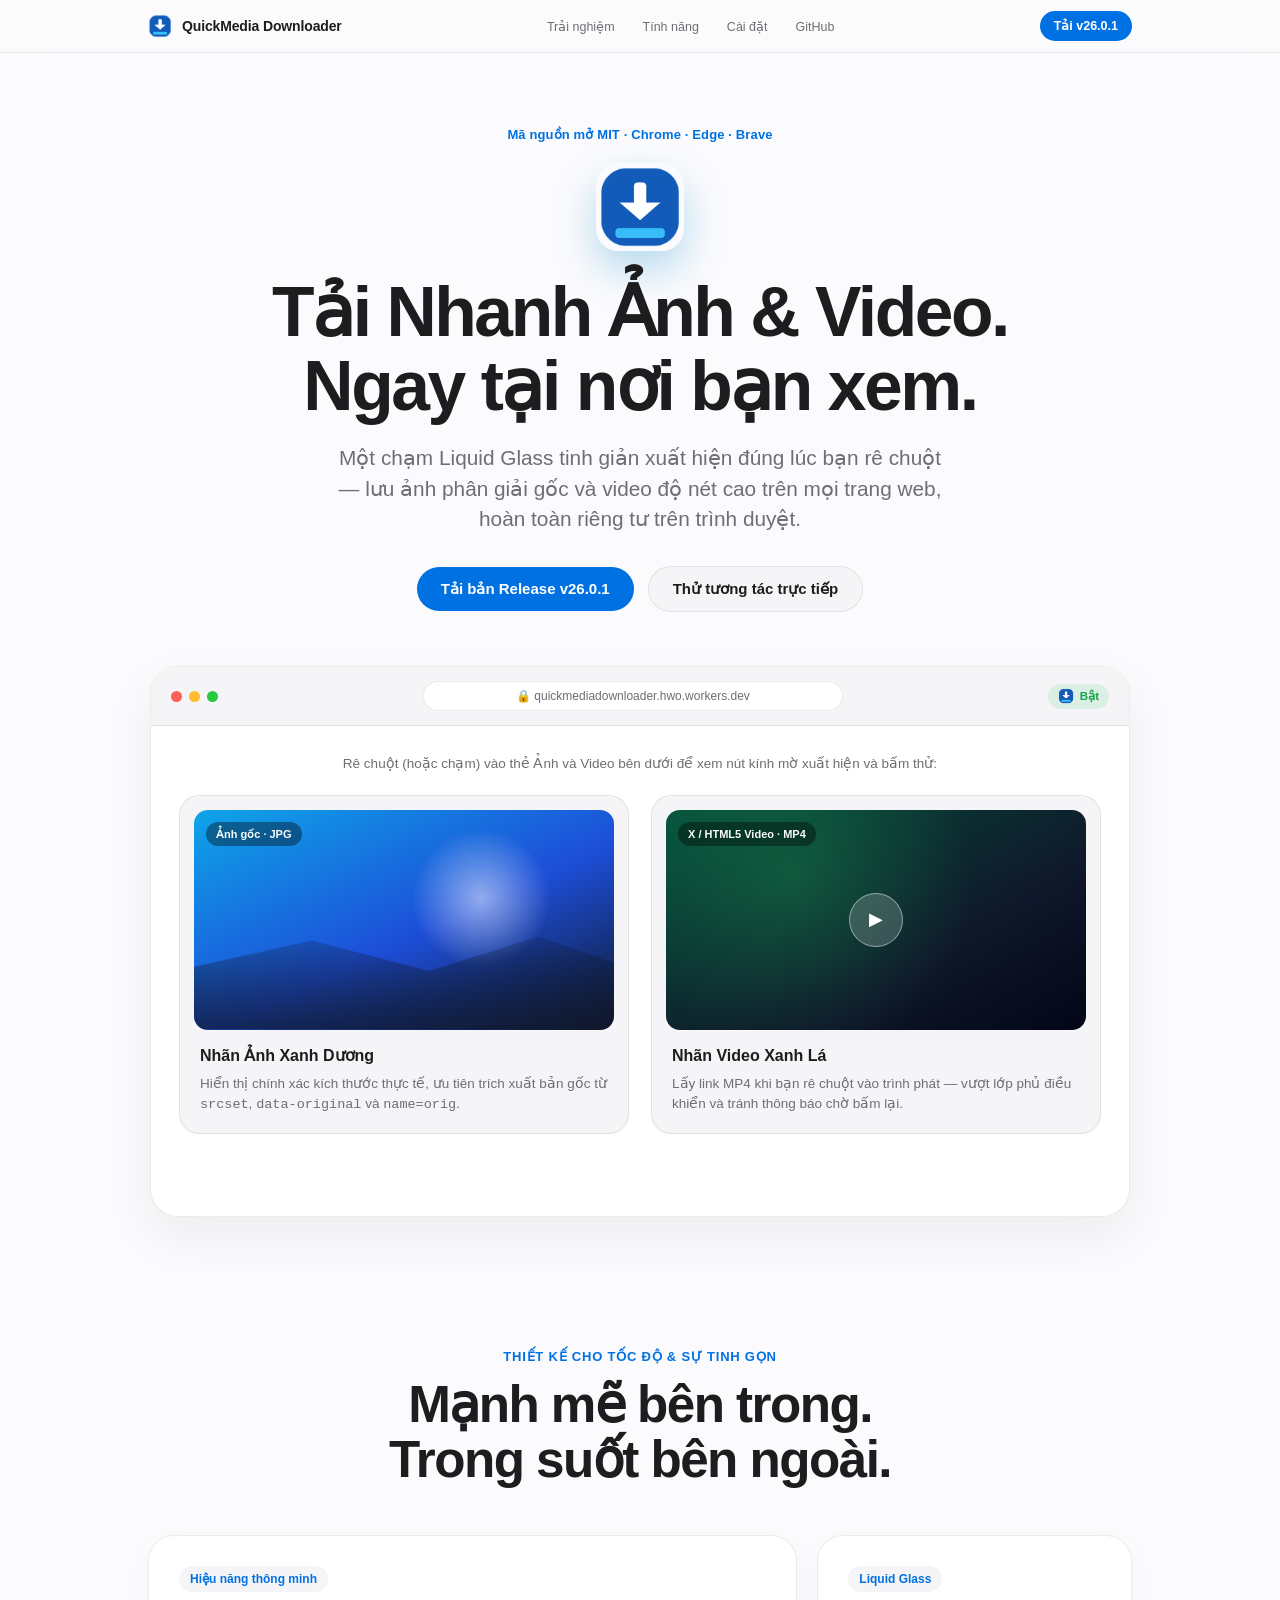
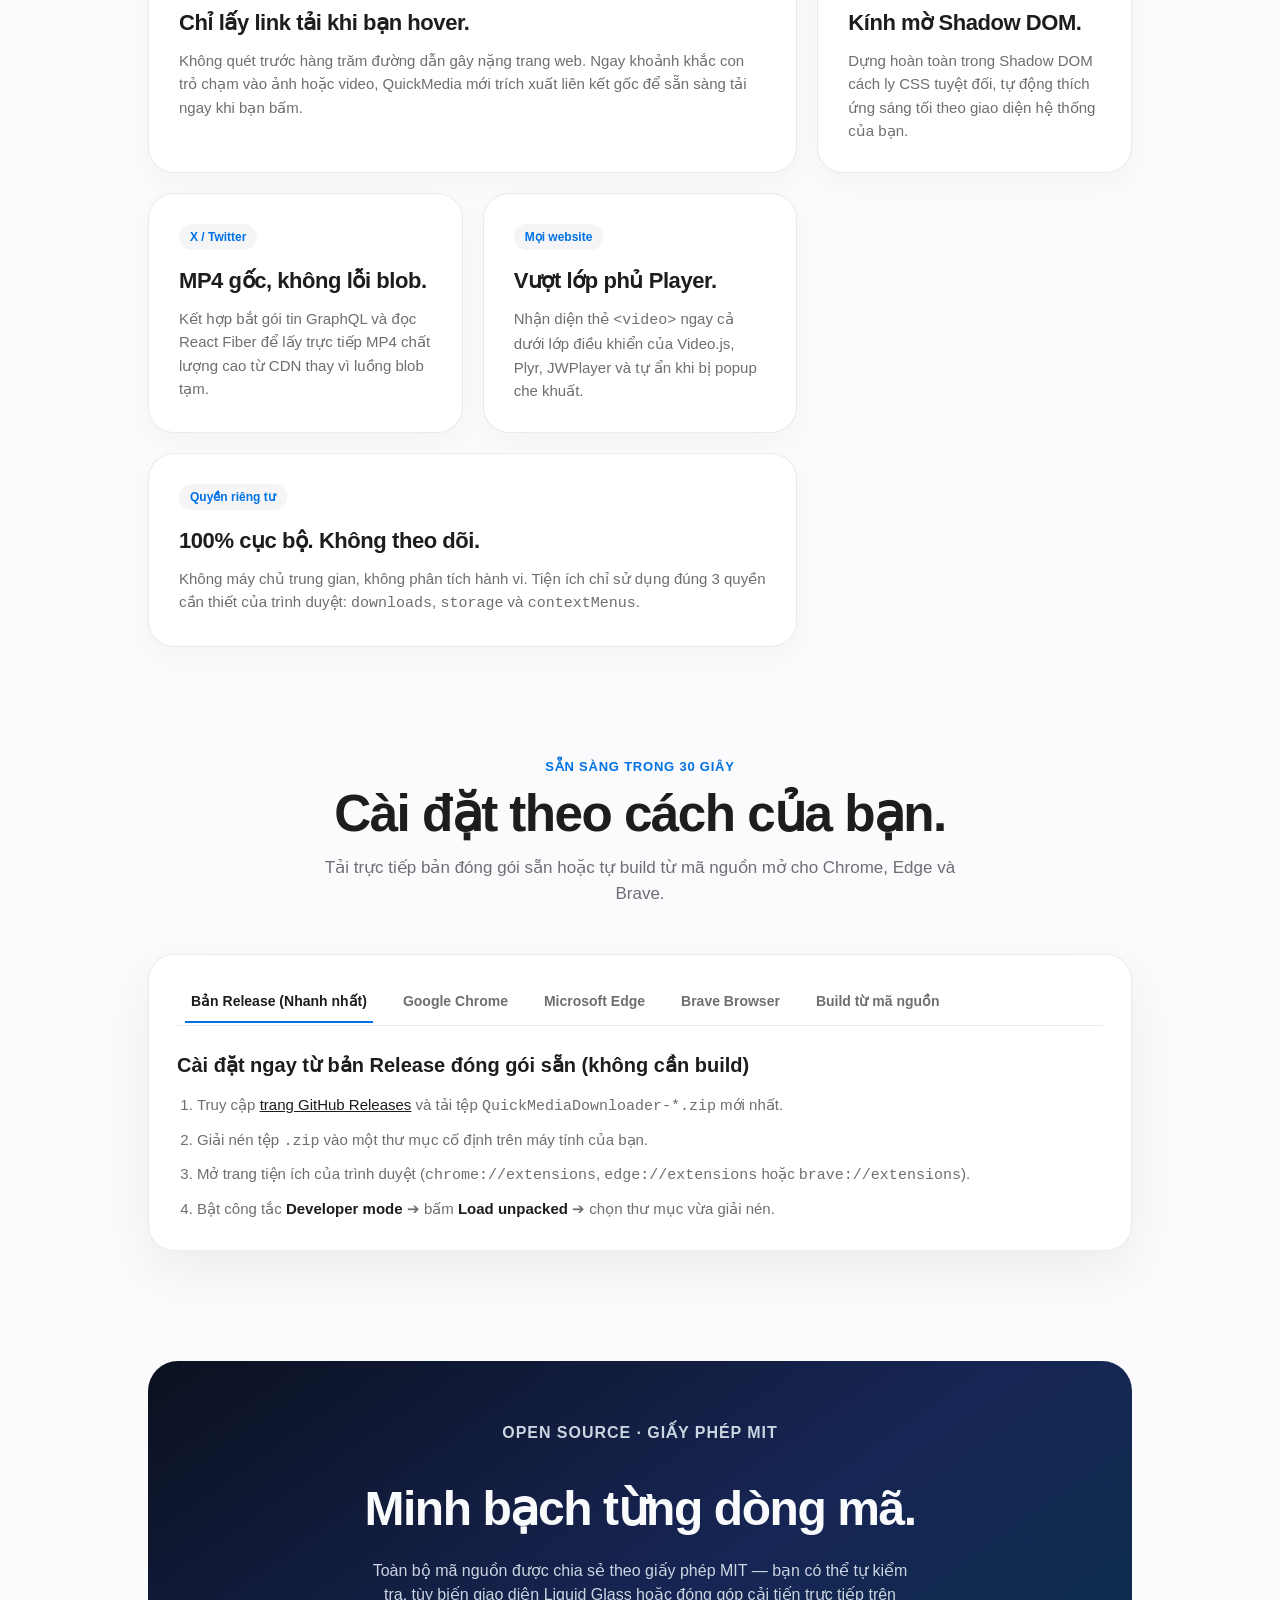
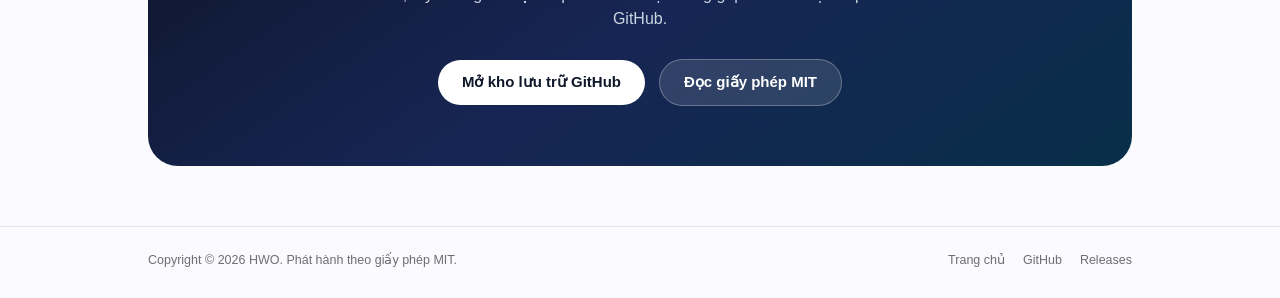
==== website/index.html @ 083a2f0f "Add Apple-style landing page for Cloudflare Pages" ====
<!DOCTYPE html>
<html lang="vi">
<head>
  <meta charset="UTF-8">
  <meta name="viewport" content="width=device-width, initial-scale=1.0">
  <meta name="color-scheme" content="light dark">
  <title>QuickMedia Downloader — Tải Nhanh Ảnh &amp; Video trên mọi trang web</title>
  <meta name="description" content="Extension mã nguồn mở cho Chrome, Edge và Brave — tự động gắn nút kính mờ Liquid Glass khi rê chuột để tải ảnh gốc và video độ nét cao chỉ với 1 click.">
  <link rel="canonical" href="https://quickmediadownloader.hwo.workers.dev/">
  <meta property="og:type" content="website">
  <meta property="og:title" content="QuickMedia Downloader — Tải Nhanh Ảnh &amp; Video">
  <meta property="og:description" content="Một chạm Liquid Glass để lưu ảnh gốc và video độ nét cao ngay trên mọi trang web. Nhẹ, riêng tư, mã nguồn mở MIT.">
  <meta property="og:url" content="https://quickmediadownloader.hwo.workers.dev/">
  <meta property="og:image" content="https://quickmediadownloader.hwo.workers.dev/assets/icon-128.png">
  <link rel="icon" type="image/png" sizes="32x32" href="assets/icon-32.png">
  <link rel="icon" type="image/png" sizes="128x128" href="assets/icon-128.png">
  <link rel="apple-touch-icon" href="assets/icon-128.png">
  <link rel="stylesheet" href="styles.css">
</head>
<body>
  <a href="#main-content" class="skip-link visually-hidden">Bỏ qua điều hướng, đến nội dung chính</a>

  <header class="site-header">
    <div class="nav-shell">
      <a href="#top" class="brand-link">
        <img src="assets/icon-32.png" alt="" width="24" height="24" class="brand-icon">
        <span class="brand-name">QuickMedia Downloader</span>
      </a>
      <nav aria-label="Điều hướng chính" class="primary-nav">
        <ul class="nav-list">
          <li><a href="#experience">Trải nghiệm</a></li>
          <li><a href="#features">Tính năng</a></li>
          <li><a href="#install">Cài đặt</a></li>
          <li><a href="https://github.com/hwo63/quickmediadownloader" target="_blank" rel="noopener noreferrer">GitHub</a></li>
        </ul>
      </nav>
      <a href="https://github.com/hwo63/quickmediadownloader/releases/latest" target="_blank" rel="noopener noreferrer" class="nav-cta">
        Tải v26.0.1
      </a>
    </div>
  </header>

  <main id="main-content" tabindex="-1">
    <!-- Hero -->
    <section id="top" class="hero-section">
      <div class="hero-inner">
        <p class="hero-eyebrow">Mã nguồn mở MIT · Chrome · Edge · Brave</p>
        <img
          src="assets/icon-128.png"
          alt="Biểu tượng QuickMedia Downloader"
          width="88"
          height="88"
          fetchpriority="high"
          class="hero-app-icon"
        >
        <h1 class="hero-title">Tải Nhanh Ảnh &amp; Video.<br>Ngay tại nơi bạn xem.</h1>
        <p class="hero-subtitle">
          Một chạm Liquid Glass tinh giản xuất hiện đúng lúc bạn rê chuột — lưu ảnh phân giải gốc và video độ nét cao trên mọi trang web, hoàn toàn riêng tư trên trình duyệt.
        </p>
        <div class="hero-actions">
          <a href="https://github.com/hwo63/quickmediadownloader/releases/latest" target="_blank" rel="noopener noreferrer" class="btn-primary">
            Tải bản Release v26.0.1
          </a>
          <a href="#experience" class="btn-secondary">
            Thử tương tác trực tiếp
          </a>
        </div>
      </div>

      <!-- Apple-style Interactive Product Showcase -->
      <div id="experience" class="showcase-shell">
        <div class="browser-window" aria-label="Bản mô phỏng tương tác nút Liquid Glass">
          <div class="browser-chrome">
            <div class="traffic-lights" aria-hidden="true">
              <span class="dot dot-red"></span>
              <span class="dot dot-yellow"></span>
              <span class="dot dot-green"></span>
            </div>
            <div class="address-pill">
              <span class="lock-icon" aria-hidden="true">🔒</span>
              <span>quickmediadownloader.hwo.workers.dev</span>
            </div>
            <div class="toolbar-badge">
              <img src="assets/icon-32.png" alt="" width="16" height="16">
              <span>Bật</span>
            </div>
          </div>

          <div class="showcase-stage">
            <p class="stage-hint">Rê chuột (hoặc chạm) vào thẻ Ảnh và Video bên dưới để xem nút kính mờ xuất hiện và bấm thử:</p>
            <div class="demo-grid">
              <!-- Image Demo Card -->
              <article class="demo-card demo-image-card" tabindex="0">
                <div class="media-surface media-photo-art" role="img" aria-label="Ảnh phong cảnh độ phân giải 1920 nhân 1080">
                  <div class="photo-glow" aria-hidden="true"></div>
                  <div class="photo-horizon" aria-hidden="true"></div>
                  <span class="media-kind-chip">Ảnh gốc · JPG</span>
                  <button
                    type="button"
                    class="qm-demo-pill qm-demo-blue"
                    data-demo-download="image"
                    aria-label="Mô phỏng tải ảnh 1920 nhân 1080"
                  >
                    1920×1080
                  </button>
                </div>
                <div class="demo-meta">
                  <h3>Nhãn Ảnh Xanh Dương</h3>
                  <p>Hiển thị chính xác kích thước thực tế, ưu tiên trích xuất bản gốc từ <code>srcset</code>, <code>data-original</code> và <code>name=orig</code>.</p>
                </div>
              </article>

              <!-- Video Demo Card -->
              <article class="demo-card demo-video-card" tabindex="0">
                <div class="media-surface media-video-art" role="img" aria-label="Trình phát video độ nét 1080p">
                  <div class="video-waves" aria-hidden="true"></div>
                  <div class="video-play-ring" aria-hidden="true">▶</div>
                  <span class="media-kind-chip">X / HTML5 Video · MP4</span>
                  <div class="qm-demo-video-group">
                    <button
                      type="button"
                      class="qm-demo-pill qm-demo-green"
                      data-demo-download="video"
                      aria-label="Mô phỏng tải video 1080p MP4"
                    >
                      <span>1080p</span>
                    </button>
                    <button
                      type="button"
                      class="qm-demo-chevron"
                      id="demo-quality-toggle"
                      aria-expanded="false"
                      aria-haspopup="true"
                      aria-label="Chọn chất lượng video mô phỏng"
                    >
                      ▾
                    </button>
                    <div class="qm-demo-menu" id="demo-quality-menu" hidden>
                      <button type="button" class="qm-menu-opt" data-quality="1080p">⚡ 1080p (MP4)</button>
                      <button type="button" class="qm-menu-opt" data-quality="720p">⚡ 720p (MP4)</button>
                      <button type="button" class="qm-menu-opt" data-quality="Poster">🖼️ Tải ảnh bìa (Poster)</button>
                    </div>
                  </div>
                </div>
                <div class="demo-meta">
                  <h3>Nhãn Video Xanh Lá</h3>
                  <p>Lấy link MP4 khi bạn rê chuột vào trình phát — vượt lớp phủ điều khiển và tránh thông báo chờ bấm lại.</p>
                </div>
              </article>
            </div>

            <div class="demo-toast-area" aria-live="polite" aria-atomic="true">
              <p id="demo-status-toast" class="demo-status-pill" hidden></p>
            </div>
          </div>
        </div>
      </div>
    </section>

    <!-- Bento Grid Features -->
    <section id="features" class="section-block">
      <div class="section-header reveal-item">
        <p class="section-eyebrow">Thiết kế cho tốc độ &amp; sự tinh gọn</p>
        <h2 class="section-title">Mạnh mẽ bên trong.<br>Trong suốt bên ngoài.</h2>
      </div>

      <div class="bento-grid">
        <article class="bento-card bento-wide reveal-item">
          <div class="bento-badge">Hiệu năng thông minh</div>
          <h3>Chỉ lấy link tải khi bạn hover.</h3>
          <p>Không quét trước hàng trăm đường dẫn gây nặng trang web. Ngay khoảnh khắc con trỏ chạm vào ảnh hoặc video, QuickMedia mới trích xuất liên kết gốc để sẵn sàng tải ngay khi bạn bấm.</p>
        </article>

        <article class="bento-card reveal-item">
          <div class="bento-badge">Liquid Glass</div>
          <h3>Kính mờ Shadow DOM.</h3>
          <p>Dựng hoàn toàn trong Shadow DOM cách ly CSS tuyệt đối, tự động thích ứng sáng tối theo giao diện hệ thống của bạn.</p>
        </article>

        <article class="bento-card reveal-item">
          <div class="bento-badge">X / Twitter</div>
          <h3>MP4 gốc, không lỗi blob.</h3>
          <p>Kết hợp bắt gói tin GraphQL và đọc React Fiber để lấy trực tiếp MP4 chất lượng cao từ CDN thay vì luồng blob tạm.</p>
        </article>

        <article class="bento-card reveal-item">
          <div class="bento-badge">Mọi website</div>
          <h3>Vượt lớp phủ Player.</h3>
          <p>Nhận diện thẻ <code>&lt;video&gt;</code> ngay cả dưới lớp điều khiển của Video.js, Plyr, JWPlayer và tự ẩn khi bị popup che khuất.</p>
        </article>

        <article class="bento-card bento-wide reveal-item">
          <div class="bento-badge">Quyền riêng tư</div>
          <h3>100% cục bộ. Không theo dõi.</h3>
          <p>Không máy chủ trung gian, không phân tích hành vi. Tiện ích chỉ sử dụng đúng 3 quyền cần thiết của trình duyệt: <code>downloads</code>, <code>storage</code> và <code>contextMenus</code>.</p>
        </article>
      </div>
    </section>

    <!-- Install Tabs Section -->
    <section id="install" class="section-block install-section">
      <div class="section-header reveal-item">
        <p class="section-eyebrow">Sẵn sàng trong 30 giây</p>
        <h2 class="section-title">Cài đặt theo cách của bạn.</h2>
        <p class="section-lead">Tải trực tiếp bản đóng gói sẵn hoặc tự build từ mã nguồn mở cho Chrome, Edge và Brave.</p>
      </div>

      <div class="tabs-card reveal-item">
        <div class="tablist" role="tablist" aria-label="Phương thức cài đặt trình duyệt">
          <button type="button" role="tab" id="tab-release" aria-selected="true" class="tab-btn">Bản Release (Nhanh nhất)</button>
          <button type="button" role="tab" id="tab-chrome" aria-selected="false" tabindex="-1" class="tab-btn">Google Chrome</button>
          <button type="button" role="tab" id="tab-edge" aria-selected="false" tabindex="-1" class="tab-btn">Microsoft Edge</button>
          <button type="button" role="tab" id="tab-brave" aria-selected="false" tabindex="-1" class="tab-btn">Brave Browser</button>
          <button type="button" role="tab" id="tab-build" aria-selected="false" tabindex="-1" class="tab-btn">Build từ mã nguồn</button>
        </div>

        <div class="tab-panels">
          <div role="tabpanel" id="panel-release" aria-labelledby="tab-release" tabindex="0">
            <div class="tab-panel-inner">
              <h3>Cài đặt ngay từ bản Release đóng gói sẵn (không cần build)</h3>
              <ol class="step-list">
                <li>Truy cập <a href="https://github.com/hwo63/quickmediadownloader/releases/latest" target="_blank" rel="noopener noreferrer">trang GitHub Releases</a> và tải tệp <code>QuickMediaDownloader-*.zip</code> mới nhất.</li>
                <li>Giải nén tệp <code>.zip</code> vào một thư mục cố định trên máy tính của bạn.</li>
                <li>Mở trang tiện ích của trình duyệt (<code>chrome://extensions</code>, <code>edge://extensions</code> hoặc <code>brave://extensions</code>).</li>
                <li>Bật công tắc <strong>Developer mode</strong> ➔ bấm <strong>Load unpacked</strong> ➔ chọn thư mục vừa giải nén.</li>
              </ol>
            </div>
          </div>

          <div role="tabpanel" id="panel-chrome" aria-labelledby="tab-chrome" hidden="until-found">
            <div class="tab-panel-inner">
              <h3>Nạp vào Google Chrome</h3>
              <ol class="step-list">
                <li>Mở thanh địa chỉ Chrome và nhập <code>chrome://extensions</code> rồi nhấn Enter.</li>
                <li>Bật <strong>Developer mode</strong> (Chế độ dành cho nhà phát triển) ở góc trên bên phải.</li>
                <li>Bấm <strong>Load unpacked</strong> (Tải tiện ích đã giải nén) và chọn thư mục <code>dist/QuickMediaDownloader</code> (hoặc thư mục giải nén từ bản Release).</li>
                <li>Ghim biểu tượng <strong>QuickMedia Downloader</strong> lên thanh công cụ để bật/tắt nhanh và xem thống kê.</li>
              </ol>
            </div>
          </div>

          <div role="tabpanel" id="panel-edge" aria-labelledby="tab-edge" hidden="until-found">
            <div class="tab-panel-inner">
              <h3>Nạp vào Microsoft Edge</h3>
              <ol class="step-list">
                <li>Mở thanh địa chỉ Edge và nhập <code>edge://extensions</code> rồi nhấn Enter.</li>
                <li>Bật công tắc <strong>Developer mode</strong> ở cột bên trái màn hình.</li>
                <li>Bấm <strong>Load unpacked</strong> và chọn thư mục <code>dist/QuickMediaDownloader</code> (hoặc thư mục giải nén từ bản Release).</li>
              </ol>
            </div>
          </div>

          <div role="tabpanel" id="panel-brave" aria-labelledby="tab-brave" hidden="until-found">
            <div class="tab-panel-inner">
              <h3>Nạp vào Brave Browser</h3>
              <ol class="step-list">
                <li>Mở thanh địa chỉ Brave và nhập <code>brave://extensions</code> rồi nhấn Enter.</li>
                <li>Bật công tắc <strong>Developer mode</strong> ở góc trên bên phải.</li>
                <li>Bấm <strong>Load unpacked</strong> và trỏ vào thư mục <code>dist/QuickMediaDownloader</code> (hoặc thư mục giải nén từ bản Release).</li>
              </ol>
            </div>
          </div>

          <div role="tabpanel" id="panel-build" aria-labelledby="tab-build" hidden="until-found">
            <div class="tab-panel-inner">
              <h3>Build và đóng gói từ mã nguồn mở</h3>
              <p class="panel-desc">Yêu cầu <code>zsh</code>, <code>python3</code> và <code>zip</code> trên macOS hoặc Linux:</p>
              <div class="code-box">
                <pre role="region" aria-label="Lệnh clone và build extension" tabindex="0"><code id="build-commands">git clone https://github.com/hwo63/quickmediadownloader.git
cd quickmediadownloader
chmod +x scripts/build-release.sh
./scripts/build-release.sh</code></pre>
                <button type="button" id="copy-build-btn" class="copy-btn">Sao chép lệnh</button>
              </div>
              <p class="panel-note">Sau khi chạy xong, thư mục nạp trực tiếp nằm tại <code>dist/QuickMediaDownloader/</code> và gói nén sẵn sàng chia sẻ nằm trong <code>releases/</code>.</p>
            </div>
          </div>
        </div>
      </div>
    </section>

    <!-- Open Source Banner -->
    <section class="oss-banner reveal-item">
      <div class="oss-inner">
        <p class="oss-kicker">Open Source · Giấy phép MIT</p>
        <h2>Minh bạch từng dòng mã.</h2>
        <p>
          Toàn bộ mã nguồn được chia sẻ theo giấy phép MIT — bạn có thể tự kiểm tra, tùy biến giao diện Liquid Glass hoặc đóng góp cải tiến trực tiếp trên GitHub.
        </p>
        <div class="hero-actions">
          <a href="https://github.com/hwo63/quickmediadownloader" target="_blank" rel="noopener noreferrer" class="btn-light">
            Mở kho lưu trữ GitHub
          </a>
          <a href="https://github.com/hwo63/quickmediadownloader/blob/main/LICENSE" target="_blank" rel="noopener noreferrer" class="btn-ghost-light">
            Đọc giấy phép MIT
          </a>
        </div>
      </div>
    </section>
  </main>

  <footer class="site-footer">
    <div class="footer-shell">
      <p>Copyright © 2026 HWO. Phát hành theo giấy phép MIT.</p>
      <ul class="footer-links">
        <li><a href="https://quickmediadownloader.hwo.workers.dev/">Trang chủ</a></li>
        <li><a href="https://github.com/hwo63/quickmediadownloader">GitHub</a></li>
        <li><a href="https://github.com/hwo63/quickmediadownloader/releases/latest">Releases</a></li>
      </ul>
    </div>
  </footer>

  <script src="app.js"></script>
</body>
</html>
---- website/styles.css ----
:root {
  color-scheme: light dark;

  --bg-page-light: #fbfbfd;
  --bg-page-dark: #000000;
  --bg-surface-light: #ffffff;
  --bg-surface-dark: #111216;
  --bg-subtle-light: #f5f5f7;
  --bg-subtle-dark: #1c1d22;

  --text-primary-light: #1d1d1f;
  --text-primary-dark: #f5f5f7;
  --text-secondary-light: #6e6e73;
  --text-secondary-dark: #a1a1a6;

  --border-light: rgba(0, 0, 0, 0.08);
  --border-dark: rgba(255, 255, 255, 0.14);

  --accent-blue-light: #0071e3;
  --accent-blue-dark: #2997ff;
  --accent-green-light: #16a34a;
  --accent-green-dark: #22c55e;

  --bg-page: var(--bg-page-light);
  --bg-surface: var(--bg-surface-light);
  --bg-subtle: var(--bg-subtle-light);
  --text-primary: var(--text-primary-light);
  --text-secondary: var(--text-secondary-light);
  --border-hairline: var(--border-light);
  --accent-blue: var(--accent-blue-light);
  --accent-green: var(--accent-green-light);
  --nav-bg: rgba(251, 251, 253, 0.78);
  --card-shadow: 0 20px 50px rgba(0, 0, 0, 0.06);

  @media (prefers-color-scheme: dark) {
    --bg-page: var(--bg-page-dark);
    --bg-surface: var(--bg-surface-dark);
    --bg-subtle: var(--bg-subtle-dark);
    --text-primary: var(--text-primary-dark);
    --text-secondary: var(--text-secondary-dark);
    --border-hairline: var(--border-dark);
    --accent-blue: var(--accent-blue-dark);
    --accent-green: var(--accent-green-dark);
    --nav-bg: rgba(16, 17, 20, 0.78);
    --card-shadow: 0 24px 60px rgba(0, 0, 0, 0.55);
  }

  @supports (color: light-dark(white, black)) {
    --bg-page: light-dark(var(--bg-page-light), var(--bg-page-dark));
    --bg-surface: light-dark(var(--bg-surface-light), var(--bg-surface-dark));
    --bg-subtle: light-dark(var(--bg-subtle-light), var(--bg-subtle-dark));
    --text-primary: light-dark(var(--text-primary-light), var(--text-primary-dark));
    --text-secondary: light-dark(var(--text-secondary-light), var(--text-secondary-dark));
    --border-hairline: light-dark(var(--border-light), var(--border-dark));
    --accent-blue: light-dark(var(--accent-blue-light), var(--accent-blue-dark));
    --accent-green: light-dark(var(--accent-green-light), var(--accent-green-dark));
    --nav-bg: light-dark(rgba(251, 251, 253, 0.78), rgba(16, 17, 20, 0.78));
  }

  accent-color: var(--accent-blue);
}

*,
*::before,
*::after {
  box-sizing: border-box;
}

html {
  scroll-behavior: smooth;
  scroll-padding-top: 72px;
}

body {
  margin: 0;
  background-color: var(--bg-page);
  color: var(--text-primary);
  font-family: -apple-system, BlinkMacSystemFont, "SF Pro Display", "SF Pro Text", "Helvetica Neue", Arial, sans-serif;
  line-height: 1.5;
  -webkit-font-smoothing: antialiased;
}

.visually-hidden:where(:not(:focus-within, :active)) {
  position: absolute !important;
  clip-path: inset(50%) !important;
  overflow: hidden !important;
  width: 1px !important;
  height: 1px !important;
  margin: -1px !important;
  padding: 0 !important;
  border: 0 !important;
  white-space: nowrap !important;
}

.skip-link:focus {
  position: fixed;
  top: 12px;
  left: 12px;
  z-index: 2000;
  padding: 10px 16px;
  border-radius: 9999px;
  background: var(--accent-blue);
  color: #ffffff;
  font-weight: 600;
  text-decoration: none;
}

:where(a:any-link, button, [tabindex="0"]):focus-visible {
  outline: 2.5px solid var(--accent-blue);
  outline-offset: 3px;
}

/* Sticky Apple-style Frosted Header */
.site-header {
  position: sticky;
  top: 0;
  z-index: 1000;
  background: var(--nav-bg);
  backdrop-filter: saturate(180%) blur(20px);
  -webkit-backdrop-filter: saturate(180%) blur(20px);
  border-bottom: 1px solid var(--border-hairline);
}

.nav-shell {
  max-width: 1024px;
  margin: 0 auto;
  padding: 0 20px;
  height: 52px;
  display: flex;
  align-items: center;
  justify-content: space-between;
  gap: 16px;
}

.brand-link {
  display: inline-flex;
  align-items: center;
  gap: 10px;
  text-decoration: none;
  color: var(--text-primary);
  font-size: 14px;
  font-weight: 600;
  letter-spacing: -0.01em;
  white-space: nowrap;
}

.brand-icon {
  border-radius: 6px;
}

.primary-nav {
  display: flex;
  align-items: center;
}

.nav-list {
  display: flex;
  align-items: center;
  gap: 24px;
  list-style: none;
  margin: 0;
  padding: 0;
}

.nav-list a {
  color: var(--text-secondary);
  text-decoration: none;
  font-size: 12.5px;
  font-weight: 500;
  padding: 6px 2px;
  transition: color 0.16s ease;
}

.nav-list a:hover {
  color: var(--text-primary);
}

.nav-cta {
  display: inline-flex;
  align-items: center;
  justify-content: center;
  min-height: 30px;
  padding: 5px 14px;
  border-radius: 9999px;
  background: var(--accent-blue);
  color: #ffffff;
  text-decoration: none;
  font-size: 12.5px;
  font-weight: 600;
  white-space: nowrap;
  transition: opacity 0.16s ease, transform 0.16s ease;
}

.nav-cta:hover {
  opacity: 0.9;
}

/* Hero Section */
.hero-section {
  max-width: 1120px;
  margin: 0 auto;
  padding: 72px 20px 40px;
  text-align: center;
}

.hero-inner {
  max-width: 780px;
  margin: 0 auto 54px;
}

.hero-eyebrow {
  margin: 0 0 18px;
  font-size: 13px;
  font-weight: 600;
  color: var(--accent-blue);
  letter-spacing: 0.01em;
}

.hero-app-icon {
  display: block;
  margin: 0 auto 24px;
  border-radius: 22px;
  box-shadow: 0 18px 40px rgba(2, 132, 199, 0.28);
}

.hero-title {
  margin: 0 0 20px;
  font-size: clamp(2.35rem, 5.5vw, 4.35rem);
  font-weight: 700;
  line-height: 1.07;
  letter-spacing: -0.035em;
}

.hero-subtitle {
  margin: 0 auto 32px;
  max-width: 620px;
  font-size: clamp(1.05rem, 2vw, 1.3rem);
  font-weight: 400;
  line-height: 1.45;
  color: var(--text-secondary);
}

.hero-actions {
  display: flex;
  align-items: center;
  justify-content: center;
  flex-wrap: wrap;
  gap: 14px;
}

.btn-primary,
.btn-secondary,
.btn-light,
.btn-ghost-light {
  display: inline-flex;
  align-items: center;
  justify-content: center;
  min-height: 44px;
  padding: 11px 24px;
  border-radius: 9999px;
  font-size: 15px;
  font-weight: 600;
  text-decoration: none;
  transition: transform 0.16s ease, opacity 0.16s ease, background-color 0.16s ease;
}

.btn-primary {
  background: var(--accent-blue);
  color: #ffffff;
}

.btn-secondary {
  background: var(--bg-subtle);
  color: var(--text-primary);
  border: 1px solid var(--border-hairline);
}

.btn-primary:hover,
.btn-secondary:hover,
.btn-light:hover,
.btn-ghost-light:hover {
  transform: translateY(-1px);
}

/* Interactive Browser Showcase */
.showcase-shell {
  max-width: 980px;
  margin: 0 auto;
}

.browser-window {
  border-radius: 28px;
  background: var(--bg-surface);
  border: 1px solid var(--border-hairline);
  box-shadow: var(--card-shadow);
  overflow: hidden;
  text-align: left;
}

.browser-chrome {
  display: flex;
  align-items: center;
  justify-content: space-between;
  gap: 12px;
  padding: 14px 20px;
  background: var(--bg-subtle);
  border-bottom: 1px solid var(--border-hairline);
}

.traffic-lights {
  display: flex;
  gap: 7px;
}

.dot {
  width: 11px;
  height: 11px;
  border-radius: 50%;
}

.dot-red { background: #ff5f57; }
.dot-yellow { background: #febc2e; }
.dot-green { background: #28c840; }

.address-pill {
  flex: 1;
  max-width: 420px;
  padding: 5px 14px;
  border-radius: 9999px;
  background: var(--bg-surface);
  border: 1px solid var(--border-hairline);
  color: var(--text-secondary);
  font-size: 12px;
  text-align: center;
  white-space: nowrap;
  overflow: hidden;
  text-overflow: ellipsis;
}

.toolbar-badge {
  display: inline-flex;
  align-items: center;
  gap: 6px;
  padding: 4px 10px;
  border-radius: 9999px;
  background: rgba(34, 197, 94, 0.12);
  color: var(--accent-green);
  font-size: 11.5px;
  font-weight: 600;
}

.showcase-stage {
  padding: 28px;
}

.stage-hint {
  margin: 0 0 20px;
  text-align: center;
  font-size: 13.5px;
  color: var(--text-secondary);
}

.demo-grid {
  display: grid;
  grid-template-columns: repeat(2, minmax(0, 1fr));
  gap: 22px;
}

.demo-card {
  background: var(--bg-subtle);
  border: 1px solid var(--border-hairline);
  border-radius: 20px;
  padding: 14px;
}

.media-surface {
  position: relative;
  height: 220px;
  border-radius: 14px;
  overflow: hidden;
  display: flex;
  align-items: flex-start;
  justify-content: flex-start;
  padding: 12px;
}

.media-photo-art {
  background: linear-gradient(155deg, #0ea5e9 0%, #1d4ed8 55%, #0f172a 100%);
}

.photo-glow {
  position: absolute;
  inset: auto 15% 28% auto;
  width: 140px;
  height: 140px;
  border-radius: 50%;
  background: radial-gradient(circle, rgba(255, 255, 255, 0.52) 0%, transparent 70%);
}

.photo-horizon {
  position: absolute;
  inset: auto 0 0 0;
  height: 46%;
  background: linear-gradient(180deg, rgba(15, 23, 42, 0.15) 0%, rgba(15, 23, 42, 0.72) 100%);
  clip-path: polygon(0 38%, 28% 12%, 56% 42%, 82% 8%, 100% 34%, 100% 100%, 0 100%);
}

.media-video-art {
  background: linear-gradient(150deg, #064e3b 0%, #0f172a 65%, #020617 100%);
}

.video-waves {
  position: absolute;
  inset: 0;
  background: radial-gradient(circle at 30% 30%, rgba(34, 197, 94, 0.25), transparent 55%);
}

.video-play-ring {
  position: absolute;
  top: 50%;
  left: 50%;
  transform: translate(-50%, -50%);
  width: 54px;
  height: 54px;
  border-radius: 50%;
  background: rgba(255, 255, 255, 0.18);
  backdrop-filter: blur(12px);
  -webkit-backdrop-filter: blur(12px);
  border: 1px solid rgba(255, 255, 255, 0.45);
  color: #ffffff;
  display: grid;
  place-items: center;
  font-size: 18px;
}

.media-kind-chip {
  position: relative;
  z-index: 1;
  padding: 4px 10px;
  border-radius: 9999px;
  background: rgba(0, 0, 0, 0.38);
  color: #f8fafc;
  font-size: 11px;
  font-weight: 600;
}

/* Signature Liquid Glass Pills inside the Interactive Demo */
.qm-demo-pill,
.qm-demo-chevron {
  border: 1px solid rgba(255, 255, 255, 0.45);
  border-top-color: rgba(255, 255, 255, 0.8);
  background: linear-gradient(135deg, rgba(255, 255, 255, 0.28) 0%, rgba(255, 255, 255, 0.08) 50%, rgba(0, 0, 0, 0.22) 100%), rgba(15, 23, 42, 0.45);
  backdrop-filter: blur(24px) saturate(190%);
  -webkit-backdrop-filter: blur(24px) saturate(190%);
  box-shadow: inset 0 1px 1px rgba(255, 255, 255, 0.65), 0 8px 20px rgba(0, 0, 0, 0.35);
  font-family: inherit;
  font-size: 12px;
  font-weight: 700;
  cursor: pointer;
  transition: opacity 0.2s ease, transform 0.2s ease;
}

.qm-demo-blue {
  position: absolute;
  right: 12px;
  bottom: 12px;
  min-height: 28px;
  padding: 5px 12px;
  border-radius: 9999px;
  color: #38bdf8;
  opacity: 0;
  transform: translateY(4px) scale(0.95);
}

.qm-demo-video-group {
  position: absolute;
  right: 12px;
  bottom: 12px;
  display: inline-flex;
  align-items: center;
  gap: 2px;
  opacity: 0;
  transform: translateY(4px) scale(0.95);
  transition: opacity 0.2s ease, transform 0.2s ease;
}

.qm-demo-green {
  min-height: 28px;
  padding: 5px 10px 5px 12px;
  border-radius: 9999px 0 0 9999px;
  color: #4ade80;
}

.qm-demo-chevron {
  min-height: 28px;
  min-width: 26px;
  padding: 5px 8px;
  border-radius: 0 9999px 9999px 0;
  color: #4ade80;
}

.demo-image-card:hover .qm-demo-blue,
.demo-image-card:focus-within .qm-demo-blue,
.demo-video-card:hover .qm-demo-video-group,
.demo-video-card:focus-within .qm-demo-video-group,
.demo-video-card.is-menu-open .qm-demo-video-group {
  opacity: 1;
  transform: translateY(0) scale(1);
}

.qm-demo-menu {
  position: absolute;
  right: 0;
  bottom: calc(100% + 8px);
  min-width: 178px;
  padding: 6px;
  border-radius: 12px;
  background: rgba(15, 23, 42, 0.92);
  backdrop-filter: blur(24px);
  -webkit-backdrop-filter: blur(24px);
  border: 1px solid rgba(255, 255, 255, 0.2);
  box-shadow: 0 14px 30px rgba(0, 0, 0, 0.45);
  display: grid;
  gap: 2px;
}

.qm-demo-menu[hidden] {
  display: none;
}

.qm-menu-opt {
  appearance: none;
  border: 0;
  background: transparent;
  color: #f8fafc;
  text-align: left;
  padding: 8px 10px;
  border-radius: 8px;
  font-size: 12px;
  font-weight: 600;
  cursor: pointer;
}

.qm-menu-opt:hover {
  background: rgba(255, 255, 255, 0.14);
}

.demo-meta {
  padding: 14px 6px 4px;
}

.demo-meta h3 {
  margin: 0 0 6px;
  font-size: 16px;
  font-weight: 600;
}

.demo-meta p {
  margin: 0;
  font-size: 13.5px;
  color: var(--text-secondary);
}

.demo-toast-area {
  min-height: 36px;
  margin-top: 18px;
  display: flex;
  justify-content: center;
  align-items: center;
}

.demo-status-pill {
  margin: 0;
  padding: 7px 16px;
  border-radius: 9999px;
  background: rgba(34, 197, 94, 0.14);
  border: 1px solid rgba(34, 197, 94, 0.35);
  color: var(--accent-green);
  font-size: 13px;
  font-weight: 600;
}

/* Bento Grid & Sections */
.section-block {
  max-width: 1024px;
  margin: 0 auto;
  padding: 90px 20px 20px;
}

.section-header {
  text-align: center;
  max-width: 680px;
  margin: 0 auto 48px;
}

.section-eyebrow {
  margin: 0 0 10px;
  font-size: 13px;
  font-weight: 600;
  color: var(--accent-blue);
  text-transform: uppercase;
  letter-spacing: 0.06em;
}

.section-title {
  margin: 0 0 14px;
  font-size: clamp(2rem, 4.4vw, 3.2rem);
  font-weight: 700;
  line-height: 1.08;
  letter-spacing: -0.03em;
}

.section-lead {
  margin: 0;
  font-size: 17px;
  color: var(--text-secondary);
}

.bento-grid {
  display: grid;
  grid-template-columns: repeat(3, minmax(0, 1fr));
  gap: 20px;
}

.bento-card {
  background: var(--bg-surface);
  border: 1px solid var(--border-hairline);
  border-radius: 26px;
  padding: 30px;
  box-shadow: 0 10px 28px rgba(0, 0, 0, 0.03);
}

.bento-wide {
  grid-column: span 2;
}

.bento-badge {
  display: inline-block;
  margin-bottom: 14px;
  padding: 4px 11px;
  border-radius: 9999px;
  background: var(--bg-subtle);
  color: var(--accent-blue);
  font-size: 12px;
  font-weight: 600;
}

.bento-card h3 {
  margin: 0 0 10px;
  font-size: 22px;
  font-weight: 700;
  letter-spacing: -0.02em;
}

.bento-card p {
  margin: 0;
  font-size: 15px;
  color: var(--text-secondary);
  line-height: 1.55;
}

/* Install Tabs (ARIA + non-color underline + hidden=until-found) */
.tabs-card {
  background: var(--bg-surface);
  border: 1px solid var(--border-hairline);
  border-radius: 26px;
  padding: 24px 28px 30px;
  box-shadow: var(--card-shadow);
}

.tablist {
  display: flex;
  gap: 8px;
  overflow-x: auto;
  border-bottom: 1px solid var(--border-hairline);
  padding-bottom: 2px;
  scrollbar-width: thin;
}

.tab-btn {
  position: relative;
  flex: none;
  appearance: none;
  border: 0;
  background: transparent;
  color: var(--text-secondary);
  font-family: inherit;
  font-size: 14px;
  font-weight: 600;
  min-height: 44px;
  padding: 10px 14px;
  cursor: pointer;
  white-space: nowrap;
}

.tab-btn[aria-selected="true"] {
  color: var(--text-primary);
}

.tab-btn[aria-selected="true"]::after {
  content: "";
  position: absolute;
  inset: auto 8px 0 8px;
  border-block-end: 2.5px solid var(--accent-blue);
}

.tab-panels {
  display: grid;
}

.tab-panels > [role="tabpanel"] {
  grid-area: 1 / 1;
}

.tab-panel-inner {
  padding-top: 24px;
}

.tab-panel-inner h3 {
  margin: 0 0 14px;
  font-size: 20px;
  font-weight: 600;
}

.step-list {
  margin: 0;
  padding-left: 20px;
  display: grid;
  gap: 10px;
  font-size: 15px;
  color: var(--text-secondary);
}

.step-list strong,
.step-list a {
  color: var(--text-primary);
}

.panel-desc,
.panel-note {
  margin: 0 0 12px;
  font-size: 14.5px;
  color: var(--text-secondary);
}

.panel-note {
  margin-top: 14px;
  margin-bottom: 0;
}

.code-box {
  position: relative;
  border-radius: 16px;
  background: #0d1117;
  color: #e6edf3;
  border: 1px solid rgba(255, 255, 255, 0.12);
  padding: 16px 18px;
}

.code-box pre {
  margin: 0;
  overflow-x: auto;
  font-family: ui-monospace, SFMono-Regular, Menlo, Monaco, Consolas, monospace;
  font-size: 13.5px;
  line-height: 1.6;
}

.copy-btn {
  position: absolute;
  top: 12px;
  right: 12px;
  min-height: 32px;
  padding: 6px 12px;
  border-radius: 9999px;
  border: 1px solid rgba(255, 255, 255, 0.25);
  background: rgba(255, 255, 255, 0.1);
  color: #ffffff;
  font-size: 12px;
  font-weight: 600;
  cursor: pointer;
}

.copy-btn:hover {
  background: rgba(255, 255, 255, 0.2);
}

/* Open Source Spotlight Banner */
.oss-banner {
  max-width: 1024px;
  margin: 90px auto 40px;
  padding: 0 20px;
}

.oss-inner {
  border-radius: 30px;
  padding: 60px 28px;
  text-align: center;
  background: linear-gradient(145deg, #0b1120 0%, #172554 55%, #082f49 100%);
  color: #f8fafc;
}

.oss-kicker {
  margin: 0 0 10px;
  font-size: 13px;
  font-weight: 600;
  color: #38bdf8;
  text-transform: uppercase;
  letter-spacing: 0.06em;
}

.oss-inner h2 {
  margin: 0 0 14px;
  font-size: clamp(1.9rem, 4vw, 3rem);
  letter-spacing: -0.03em;
}

.oss-inner p {
  margin: 0 auto 28px;
  max-width: 560px;
  color: #cbd5e1;
  font-size: 16px;
}

.btn-light {
  background: #ffffff;
  color: #0f172a;
}

.btn-ghost-light {
  background: rgba(255, 255, 255, 0.12);
  color: #ffffff;
  border: 1px solid rgba(255, 255, 255, 0.28);
}

/* Footer */
.site-footer {
  border-top: 1px solid var(--border-hairline);
  margin-top: 60px;
}

.footer-shell {
  max-width: 1024px;
  margin: 0 auto;
  padding: 24px 20px 36px;
  display: flex;
  align-items: center;
  justify-content: space-between;
  flex-wrap: wrap;
  gap: 12px;
  font-size: 12.5px;
  color: var(--text-secondary);
}

.footer-shell p {
  margin: 0;
}

.footer-links {
  display: flex;
  gap: 18px;
  list-style: none;
  margin: 0;
  padding: 0;
}

.footer-links a {
  color: var(--text-secondary);
  text-decoration: none;
}

.footer-links a:hover {
  color: var(--text-primary);
  text-decoration: underline;
}

/* Progressive Scroll-Driven Entry Animations */
@media (prefers-reduced-motion: no-preference) {
  @supports ((animation-timeline: view()) and (animation-range: entry)) {
    @keyframes apple-reveal {
      from {
        opacity: 0;
        transform: translateY(24px) scale(0.985);
      }
      to {
        opacity: 1;
        transform: translateY(0) scale(1);
      }
    }

    .reveal-item {
      animation: apple-reveal auto linear both;
      animation-timeline: view();
      animation-range: entry 0% entry 35%;
    }
  }
}

/* Responsive */
@media (max-width: 820px) {
  .demo-grid,
  .bento-grid {
    grid-template-columns: 1fr;
  }

  .bento-wide {
    grid-column: span 1;
  }

  .nav-list {
    display: none;
  }

  .qm-demo-blue,
  .qm-demo-video-group {
    opacity: 1;
    transform: none;
  }
}
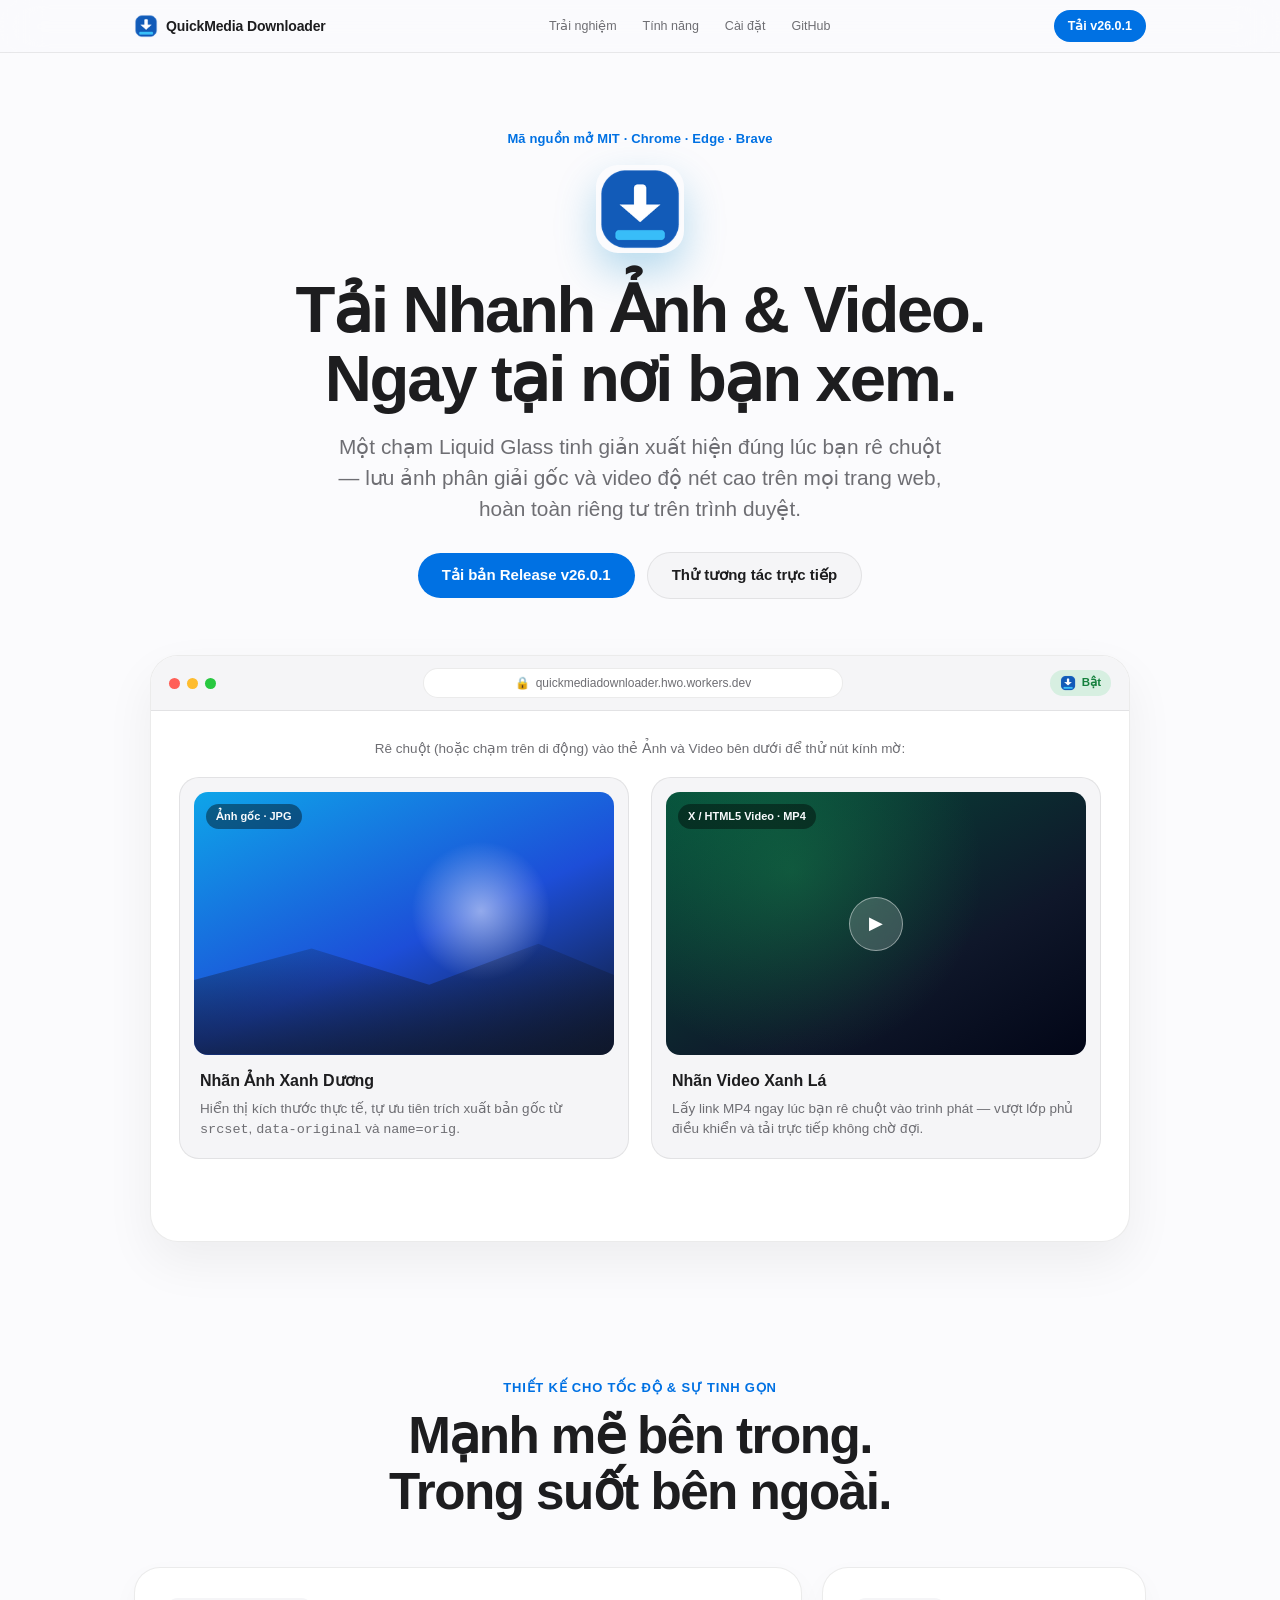
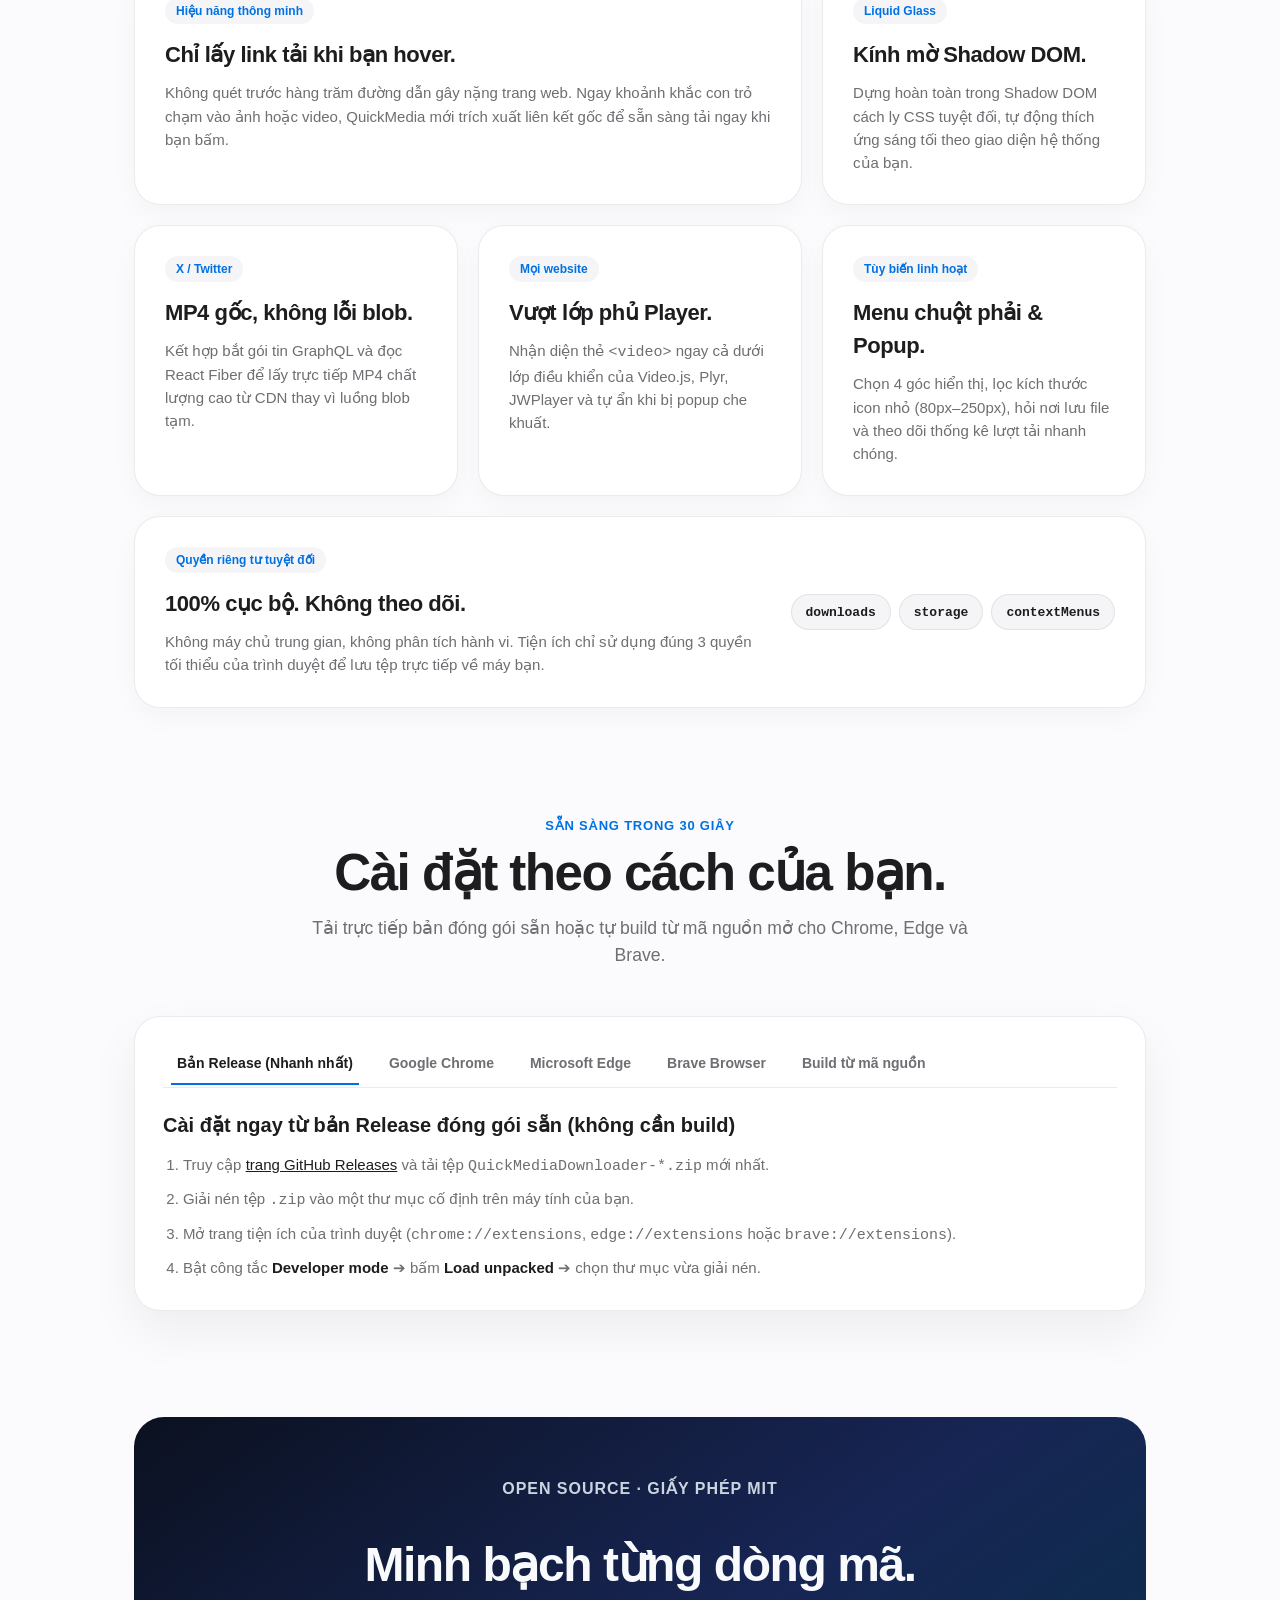
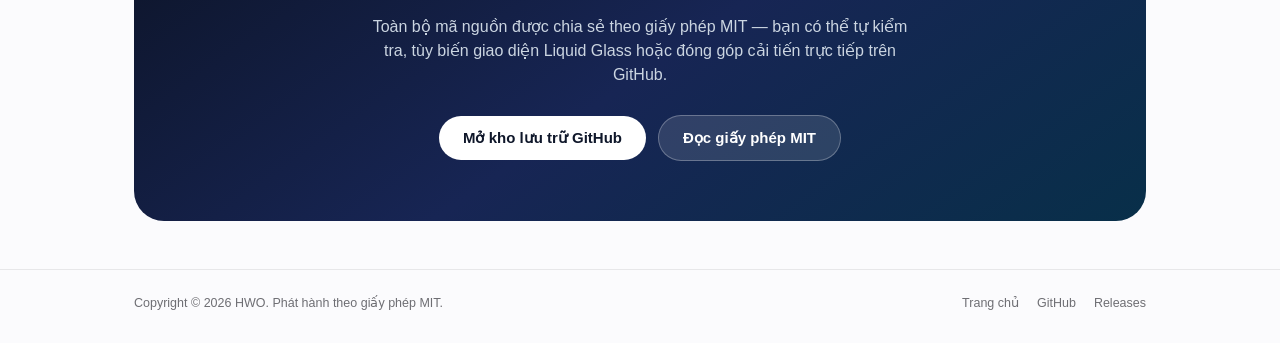
==== commit 8badc522: "Optimize mobile and desktop UI, add Wrangler Workers Assets config" ====
--- a/website/index.html
+++ b/website/index.html
@@ -20,20 +20,36 @@
 <body>
   <a href="#main-content" class="skip-link visually-hidden">Bỏ qua điều hướng, đến nội dung chính</a>
 
-  <header class="site-header">
-    <div class="nav-shell">
+  <header class="site-header" id="site-header">
+    <div class="nav-shell" id="nav-shell">
       <a href="#top" class="brand-link">
         <img src="assets/icon-32.png" alt="" width="24" height="24" class="brand-icon">
         <span class="brand-name">QuickMedia Downloader</span>
       </a>
-      <nav aria-label="Điều hướng chính" class="primary-nav">
-        <ul class="nav-list">
+
+      <nav aria-label="Điều hướng chính" class="site-nav">
+        <button
+          class="menu-button"
+          id="menu-button"
+          type="button"
+          popovertarget="site-menu"
+          popovertargetaction="toggle"
+          aria-controls="site-menu"
+        >
+          <svg aria-hidden="true" width="16" height="16" viewBox="0 0 16 16" fill="none">
+            <path d="M2 4.25h12M2 8h12M2 11.75h12" stroke="currentColor" stroke-width="1.5" stroke-linecap="round" />
+          </svg>
+          <span>Menu</span>
+        </button>
+
+        <ul id="site-menu" class="site-menu" popover="auto">
           <li><a href="#experience">Trải nghiệm</a></li>
           <li><a href="#features">Tính năng</a></li>
           <li><a href="#install">Cài đặt</a></li>
           <li><a href="https://github.com/hwo63/quickmediadownloader" target="_blank" rel="noopener noreferrer">GitHub</a></li>
         </ul>
       </nav>
+
       <a href="https://github.com/hwo63/quickmediadownloader/releases/latest" target="_blank" rel="noopener noreferrer" class="nav-cta">
         Tải v26.0.1
       </a>
@@ -77,8 +93,8 @@
               <span class="dot dot-green"></span>
             </div>
             <div class="address-pill">
-              <span class="lock-icon" aria-hidden="true">🔒</span>
-              <span>quickmediadownloader.hwo.workers.dev</span>
+              <span aria-hidden="true">🔒</span>
+              <span class="address-text">quickmediadownloader.hwo.workers.dev</span>
             </div>
             <div class="toolbar-badge">
               <img src="assets/icon-32.png" alt="" width="16" height="16">
@@ -87,7 +103,7 @@
           </div>
 
           <div class="showcase-stage">
-            <p class="stage-hint">Rê chuột (hoặc chạm) vào thẻ Ảnh và Video bên dưới để xem nút kính mờ xuất hiện và bấm thử:</p>
+            <p class="stage-hint">Rê chuột (hoặc chạm trên di động) vào thẻ Ảnh và Video bên dưới để thử nút kính mờ:</p>
             <div class="demo-grid">
               <!-- Image Demo Card -->
               <article class="demo-card demo-image-card" tabindex="0">
@@ -106,7 +122,7 @@
                 </div>
                 <div class="demo-meta">
                   <h3>Nhãn Ảnh Xanh Dương</h3>
-                  <p>Hiển thị chính xác kích thước thực tế, ưu tiên trích xuất bản gốc từ <code>srcset</code>, <code>data-original</code> và <code>name=orig</code>.</p>
+                  <p>Hiển thị kích thước thực tế, tự ưu tiên trích xuất bản gốc từ <code>srcset</code>, <code>data-original</code> và <code>name=orig</code>.</p>
                 </div>
               </article>
 
@@ -144,7 +160,7 @@
                 </div>
                 <div class="demo-meta">
                   <h3>Nhãn Video Xanh Lá</h3>
-                  <p>Lấy link MP4 khi bạn rê chuột vào trình phát — vượt lớp phủ điều khiển và tránh thông báo chờ bấm lại.</p>
+                  <p>Lấy link MP4 ngay lúc bạn rê chuột vào trình phát — vượt lớp phủ điều khiển và tải trực tiếp không chờ đợi.</p>
                 </div>
               </article>
             </div>
@@ -165,7 +181,7 @@
       </div>
 
       <div class="bento-grid">
-        <article class="bento-card bento-wide reveal-item">
+        <article class="bento-card bento-span-2 reveal-item">
           <div class="bento-badge">Hiệu năng thông minh</div>
           <h3>Chỉ lấy link tải khi bạn hover.</h3>
           <p>Không quét trước hàng trăm đường dẫn gây nặng trang web. Ngay khoảnh khắc con trỏ chạm vào ảnh hoặc video, QuickMedia mới trích xuất liên kết gốc để sẵn sàng tải ngay khi bạn bấm.</p>
@@ -189,10 +205,25 @@
           <p>Nhận diện thẻ <code>&lt;video&gt;</code> ngay cả dưới lớp điều khiển của Video.js, Plyr, JWPlayer và tự ẩn khi bị popup che khuất.</p>
         </article>
 
-        <article class="bento-card bento-wide reveal-item">
-          <div class="bento-badge">Quyền riêng tư</div>
-          <h3>100% cục bộ. Không theo dõi.</h3>
-          <p>Không máy chủ trung gian, không phân tích hành vi. Tiện ích chỉ sử dụng đúng 3 quyền cần thiết của trình duyệt: <code>downloads</code>, <code>storage</code> và <code>contextMenus</code>.</p>
+        <article class="bento-card reveal-item">
+          <div class="bento-badge">Tùy biến linh hoạt</div>
+          <h3>Menu chuột phải &amp; Popup.</h3>
+          <p>Chọn 4 góc hiển thị, lọc kích thước icon nhỏ (80px–250px), hỏi nơi lưu file và theo dõi thống kê lượt tải nhanh chóng.</p>
+        </article>
+
+        <article class="bento-card bento-span-full reveal-item">
+          <div class="bento-featured-layout">
+            <div>
+              <div class="bento-badge">Quyền riêng tư tuyệt đối</div>
+              <h3>100% cục bộ. Không theo dõi.</h3>
+              <p>Không máy chủ trung gian, không phân tích hành vi. Tiện ích chỉ sử dụng đúng 3 quyền tối thiểu của trình duyệt để lưu tệp trực tiếp về máy bạn.</p>
+            </div>
+            <ul class="permission-pills" aria-label="Các quyền trình duyệt tối thiểu">
+              <li><code>downloads</code></li>
+              <li><code>storage</code></li>
+              <li><code>contextMenus</code></li>
+            </ul>
+          </div>
         </article>
       </div>
     </section>
@@ -266,11 +297,14 @@
               <h3>Build và đóng gói từ mã nguồn mở</h3>
               <p class="panel-desc">Yêu cầu <code>zsh</code>, <code>python3</code> và <code>zip</code> trên macOS hoặc Linux:</p>
               <div class="code-box">
+                <div class="code-box-header">
+                  <span class="code-lang">zsh</span>
+                  <button type="button" id="copy-build-btn" class="copy-btn">Sao chép lệnh</button>
+                </div>
                 <pre role="region" aria-label="Lệnh clone và build extension" tabindex="0"><code id="build-commands">git clone https://github.com/hwo63/quickmediadownloader.git
 cd quickmediadownloader
 chmod +x scripts/build-release.sh
 ./scripts/build-release.sh</code></pre>
-                <button type="button" id="copy-build-btn" class="copy-btn">Sao chép lệnh</button>
               </div>
               <p class="panel-note">Sau khi chạy xong, thư mục nạp trực tiếp nằm tại <code>dist/QuickMediaDownloader/</code> và gói nén sẵn sàng chia sẻ nằm trong <code>releases/</code>.</p>
             </div>
--- a/website/styles.css
+++ b/website/styles.css
@@ -18,7 +18,7 @@
 
   --accent-blue-light: #0071e3;
   --accent-blue-dark: #2997ff;
-  --accent-green-light: #16a34a;
+  --accent-green-light: #15803d;
   --accent-green-dark: #22c55e;
 
   --bg-page: var(--bg-page-light);
@@ -29,7 +29,8 @@
   --border-hairline: var(--border-light);
   --accent-blue: var(--accent-blue-light);
   --accent-green: var(--accent-green-light);
-  --nav-bg: rgba(251, 251, 253, 0.78);
+  --nav-bg: rgba(251, 251, 253, 0.8);
+  --menu-surface: rgba(255, 255, 255, 0.94);
   --card-shadow: 0 20px 50px rgba(0, 0, 0, 0.06);
 
   @media (prefers-color-scheme: dark) {
@@ -41,7 +42,8 @@
     --border-hairline: var(--border-dark);
     --accent-blue: var(--accent-blue-dark);
     --accent-green: var(--accent-green-dark);
-    --nav-bg: rgba(16, 17, 20, 0.78);
+    --nav-bg: rgba(16, 17, 20, 0.82);
+    --menu-surface: rgba(24, 26, 32, 0.96);
     --card-shadow: 0 24px 60px rgba(0, 0, 0, 0.55);
   }
 
@@ -54,7 +56,8 @@
     --border-hairline: light-dark(var(--border-light), var(--border-dark));
     --accent-blue: light-dark(var(--accent-blue-light), var(--accent-blue-dark));
     --accent-green: light-dark(var(--accent-green-light), var(--accent-green-dark));
-    --nav-bg: light-dark(rgba(251, 251, 253, 0.78), rgba(16, 17, 20, 0.78));
+    --nav-bg: light-dark(rgba(251, 251, 253, 0.8), rgba(16, 17, 20, 0.82));
+    --menu-surface: light-dark(rgba(255, 255, 255, 0.94), rgba(24, 26, 32, 0.96));
   }
 
   accent-color: var(--accent-blue);
@@ -84,8 +87,8 @@
   position: absolute !important;
   clip-path: inset(50%) !important;
   overflow: hidden !important;
-  width: 1px !important;
-  height: 1px !important;
+  inline-size: 1px !important;
+  block-size: 1px !important;
   margin: -1px !important;
   padding: 0 !important;
   border: 0 !important;
@@ -94,8 +97,8 @@
 
 .skip-link:focus {
   position: fixed;
-  top: 12px;
-  left: 12px;
+  inset-block-start: 12px;
+  inset-inline-start: 12px;
   z-index: 2000;
   padding: 10px 16px;
   border-radius: 9999px;
@@ -110,68 +113,200 @@
   outline-offset: 3px;
 }
 
-/* Sticky Apple-style Frosted Header */
+/* Sticky Apple-style Frosted Header + Intrinsic Adaptive Nav */
 .site-header {
   position: sticky;
-  top: 0;
+  inset-block-start: 0;
   z-index: 1000;
   background: var(--nav-bg);
   backdrop-filter: saturate(180%) blur(20px);
   -webkit-backdrop-filter: saturate(180%) blur(20px);
-  border-bottom: 1px solid var(--border-hairline);
+  border-block-end: 1px solid var(--border-hairline);
+}
+
+.site-header.is-measuring * {
+  transition: none !important;
 }
 
 .nav-shell {
-  max-width: 1024px;
-  margin: 0 auto;
-  padding: 0 20px;
-  height: 52px;
+  max-inline-size: 1060px;
+  margin-inline: auto;
+  padding-inline: clamp(14px, 3vw, 24px);
+  block-size: 52px;
   display: flex;
   align-items: center;
   justify-content: space-between;
-  gap: 16px;
+  gap: 12px;
+}
+
+.nav-shell > * {
+  flex-shrink: 0;
+  white-space: nowrap;
 }
 
 .brand-link {
   display: inline-flex;
   align-items: center;
-  gap: 10px;
+  gap: 8px;
+  min-inline-size: 0;
+  flex-shrink: 1;
   text-decoration: none;
   color: var(--text-primary);
   font-size: 14px;
   font-weight: 600;
   letter-spacing: -0.01em;
-  white-space: nowrap;
+}
+
+.brand-name {
+  overflow: hidden;
+  text-overflow: ellipsis;
 }
 
 .brand-icon {
+  display: block;
   border-radius: 6px;
-}
-
-.primary-nav {
-  display: flex;
-  align-items: center;
-}
-
-.nav-list {
-  display: flex;
-  align-items: center;
-  gap: 24px;
+  flex-shrink: 0;
+}
+
+.site-nav {
+  display: flex;
+  align-items: center;
+  margin-inline-start: auto;
+}
+
+.menu-button {
+  anchor-name: --menu-button;
+  appearance: none;
+  display: inline-flex;
+  align-items: center;
+  gap: 6px;
+  min-block-size: 36px;
+  padding-inline: 12px;
+  padding-block: 6px;
+  border-radius: 9999px;
+  border: 1px solid var(--border-hairline);
+  background: var(--bg-subtle);
+  color: var(--text-primary);
+  font-family: inherit;
+  font-size: 13px;
+  font-weight: 600;
+  cursor: pointer;
+}
+
+/* Collapsed popover navigation (default when narrow or without JS) */
+.site-menu {
+  position: fixed;
+  inset: auto;
+  inset-block-start: 3.75rem;
+  inset-block-start: anchor(--menu-button bottom);
+  inset-inline-end: 1rem;
+  inline-size: min(82dvw, 18rem);
+  max-inline-size: calc(100dvw - 2rem);
+  block-size: fit-content;
+  max-block-size: calc(100dvh - 5rem);
+  margin: 0;
+  margin-block-start: 0.5rem;
+  padding: 8px;
   list-style: none;
+  overflow: auto;
+  border-radius: 18px;
+  background: var(--menu-surface);
+  backdrop-filter: saturate(180%) blur(24px);
+  -webkit-backdrop-filter: saturate(180%) blur(24px);
+  border: 1px solid var(--border-hairline);
+  box-shadow: 0 18px 42px rgba(0, 0, 0, 0.24);
+}
+
+@supports not selector(:popover-open) {
+  [popover]:not(.\:popover-open) {
+    display: none;
+  }
+}
+
+.site-menu:is(:popover-open, .\:popover-open) {
+  display: grid;
+  gap: 2px;
+}
+
+@media (prefers-reduced-motion: no-preference) {
+  .site-menu[popover] {
+    transition: opacity 0.18s ease, transform 0.18s ease, display, overlay;
+    transition-behavior: allow-discrete;
+    opacity: 0;
+    transform: translateY(-6px) scale(0.97);
+  }
+
+  .site-menu:is(:popover-open, .\:popover-open) {
+    opacity: 1;
+    transform: translateY(0) scale(1);
+  }
+
+  @starting-style {
+    .site-menu:is(:popover-open, .\:popover-open) {
+      opacity: 0;
+      transform: translateY(-6px) scale(0.97);
+    }
+  }
+}
+
+.site-menu a {
+  display: flex;
+  align-items: center;
+  min-block-size: 40px;
+  padding-inline: 12px;
+  padding-block: 8px;
+  border-radius: 10px;
+  color: var(--text-primary);
+  text-decoration: none;
+  font-size: 14px;
+  font-weight: 500;
+}
+
+.site-menu a:hover {
+  background: var(--bg-subtle);
+}
+
+/* Wide inline layout toggled by ResizeObserver */
+.site-header.is-wide .site-nav {
+  margin-inline-start: 0;
+}
+
+.site-header.is-wide .menu-button {
+  display: none;
+}
+
+.site-header.is-wide .site-menu {
+  position: static;
+  display: flex;
+  align-items: center;
+  gap: 18px;
+  inline-size: auto;
+  max-inline-size: none;
+  block-size: auto;
+  max-block-size: none;
+  overflow: visible;
   margin: 0;
   padding: 0;
-}
-
-.nav-list a {
+  border: 0;
+  border-radius: 0;
+  background: transparent;
+  backdrop-filter: none;
+  -webkit-backdrop-filter: none;
+  box-shadow: none;
+  opacity: 1;
+  transform: none;
+}
+
+.site-header.is-wide .site-menu a {
+  min-block-size: 32px;
+  padding-inline: 4px;
+  padding-block: 6px;
+  font-size: 12.5px;
   color: var(--text-secondary);
-  text-decoration: none;
-  font-size: 12.5px;
-  font-weight: 500;
-  padding: 6px 2px;
-  transition: color 0.16s ease;
-}
-
-.nav-list a:hover {
+  background: transparent;
+}
+
+.site-header.is-wide .site-menu a:hover {
   color: var(--text-primary);
 }
 
@@ -179,15 +314,15 @@
   display: inline-flex;
   align-items: center;
   justify-content: center;
-  min-height: 30px;
-  padding: 5px 14px;
+  min-block-size: 32px;
+  padding-inline: 14px;
+  padding-block: 5px;
   border-radius: 9999px;
   background: var(--accent-blue);
   color: #ffffff;
   text-decoration: none;
   font-size: 12.5px;
   font-weight: 600;
-  white-space: nowrap;
   transition: opacity 0.16s ease, transform 0.16s ease;
 }
 
@@ -197,19 +332,21 @@
 
 /* Hero Section */
 .hero-section {
-  max-width: 1120px;
-  margin: 0 auto;
-  padding: 72px 20px 40px;
+  max-inline-size: 1120px;
+  margin-inline: auto;
+  padding-block: clamp(44px, 7vw, 76px) clamp(28px, 4vw, 44px);
+  padding-inline: clamp(16px, 4vw, 24px);
   text-align: center;
 }
 
 .hero-inner {
-  max-width: 780px;
-  margin: 0 auto 54px;
+  max-inline-size: 780px;
+  margin-inline: auto;
+  margin-block-end: clamp(36px, 6vw, 56px);
 }
 
 .hero-eyebrow {
-  margin: 0 0 18px;
+  margin: 0 0 16px;
   font-size: 13px;
   font-weight: 600;
   color: var(--accent-blue);
@@ -218,25 +355,27 @@
 
 .hero-app-icon {
   display: block;
-  margin: 0 auto 24px;
+  margin-inline: auto;
+  margin-block-end: 22px;
   border-radius: 22px;
   box-shadow: 0 18px 40px rgba(2, 132, 199, 0.28);
 }
 
 .hero-title {
-  margin: 0 0 20px;
-  font-size: clamp(2.35rem, 5.5vw, 4.35rem);
+  margin: 0 0 18px;
+  font-size: clamp(2rem, 1.2rem + 3.6vw, 4.25rem);
   font-weight: 700;
   line-height: 1.07;
   letter-spacing: -0.035em;
 }
 
 .hero-subtitle {
-  margin: 0 auto 32px;
-  max-width: 620px;
-  font-size: clamp(1.05rem, 2vw, 1.3rem);
+  margin-inline: auto;
+  margin-block: 0 28px;
+  max-inline-size: 620px;
+  font-size: clamp(1rem, 0.9rem + 0.65vw, 1.3rem);
   font-weight: 400;
-  line-height: 1.45;
+  line-height: 1.48;
   color: var(--text-secondary);
 }
 
@@ -245,7 +384,7 @@
   align-items: center;
   justify-content: center;
   flex-wrap: wrap;
-  gap: 14px;
+  gap: 12px;
 }
 
 .btn-primary,
@@ -255,8 +394,9 @@
   display: inline-flex;
   align-items: center;
   justify-content: center;
-  min-height: 44px;
-  padding: 11px 24px;
+  min-block-size: 44px;
+  padding-inline: 24px;
+  padding-block: 11px;
   border-radius: 9999px;
   font-size: 15px;
   font-weight: 600;
@@ -282,14 +422,15 @@
   transform: translateY(-1px);
 }
 
-/* Interactive Browser Showcase */
+/* Interactive Browser Showcase (with Container Query) */
 .showcase-shell {
-  max-width: 980px;
-  margin: 0 auto;
+  max-inline-size: 980px;
+  margin-inline: auto;
 }
 
 .browser-window {
-  border-radius: 28px;
+  container: browser / inline-size;
+  border-radius: clamp(20px, 3vw, 28px);
   background: var(--bg-surface);
   border: 1px solid var(--border-hairline);
   box-shadow: var(--card-shadow);
@@ -302,19 +443,20 @@
   align-items: center;
   justify-content: space-between;
   gap: 12px;
-  padding: 14px 20px;
+  padding: 12px 18px;
   background: var(--bg-subtle);
-  border-bottom: 1px solid var(--border-hairline);
+  border-block-end: 1px solid var(--border-hairline);
 }
 
 .traffic-lights {
   display: flex;
   gap: 7px;
+  flex-shrink: 0;
 }
 
 .dot {
-  width: 11px;
-  height: 11px;
+  inline-size: 11px;
+  block-size: 11px;
   border-radius: 50%;
 }
 
@@ -323,38 +465,56 @@
 .dot-green { background: #28c840; }
 
 .address-pill {
-  flex: 1;
-  max-width: 420px;
-  padding: 5px 14px;
+  flex: 1 1 auto;
+  min-inline-size: 0;
+  max-inline-size: 420px;
+  display: flex;
+  align-items: center;
+  justify-content: center;
+  gap: 6px;
+  padding: 5px 12px;
   border-radius: 9999px;
   background: var(--bg-surface);
   border: 1px solid var(--border-hairline);
   color: var(--text-secondary);
   font-size: 12px;
-  text-align: center;
-  white-space: nowrap;
+}
+
+.address-text {
   overflow: hidden;
   text-overflow: ellipsis;
+  white-space: nowrap;
 }
 
 .toolbar-badge {
   display: inline-flex;
   align-items: center;
   gap: 6px;
+  flex-shrink: 0;
   padding: 4px 10px;
   border-radius: 9999px;
-  background: rgba(34, 197, 94, 0.12);
+  background: rgba(34, 197, 94, 0.14);
   color: var(--accent-green);
   font-size: 11.5px;
   font-weight: 600;
 }
 
+.toolbar-badge img {
+  display: block;
+}
+
+@container browser (inline-size < 540px) {
+  .traffic-lights {
+    display: none;
+  }
+}
+
 .showcase-stage {
-  padding: 28px;
+  padding: clamp(16px, 3vw, 28px);
 }
 
 .stage-hint {
-  margin: 0 0 20px;
+  margin: 0 0 18px;
   text-align: center;
   font-size: 13.5px;
   color: var(--text-secondary);
@@ -363,7 +523,7 @@
 .demo-grid {
   display: grid;
   grid-template-columns: repeat(2, minmax(0, 1fr));
-  gap: 22px;
+  gap: clamp(14px, 2.5vw, 22px);
 }
 
 .demo-card {
@@ -375,7 +535,9 @@
 
 .media-surface {
   position: relative;
-  height: 220px;
+  aspect-ratio: 16 / 10;
+  min-block-size: 185px;
+  inline-size: 100%;
   border-radius: 14px;
   overflow: hidden;
   display: flex;
@@ -391,8 +553,8 @@
 .photo-glow {
   position: absolute;
   inset: auto 15% 28% auto;
-  width: 140px;
-  height: 140px;
+  inline-size: 140px;
+  block-size: 140px;
   border-radius: 50%;
   background: radial-gradient(circle, rgba(255, 255, 255, 0.52) 0%, transparent 70%);
 }
@@ -400,7 +562,7 @@
 .photo-horizon {
   position: absolute;
   inset: auto 0 0 0;
-  height: 46%;
+  block-size: 46%;
   background: linear-gradient(180deg, rgba(15, 23, 42, 0.15) 0%, rgba(15, 23, 42, 0.72) 100%);
   clip-path: polygon(0 38%, 28% 12%, 56% 42%, 82% 8%, 100% 34%, 100% 100%, 0 100%);
 }
@@ -417,11 +579,11 @@
 
 .video-play-ring {
   position: absolute;
-  top: 50%;
-  left: 50%;
+  inset-block-start: 50%;
+  inset-inline-start: 50%;
   transform: translate(-50%, -50%);
-  width: 54px;
-  height: 54px;
+  inline-size: 54px;
+  block-size: 54px;
   border-radius: 50%;
   background: rgba(255, 255, 255, 0.18);
   backdrop-filter: blur(12px);
@@ -438,7 +600,7 @@
   z-index: 1;
   padding: 4px 10px;
   border-radius: 9999px;
-  background: rgba(0, 0, 0, 0.38);
+  background: rgba(0, 0, 0, 0.42);
   color: #f8fafc;
   font-size: 11px;
   font-weight: 600;
@@ -448,7 +610,7 @@
 .qm-demo-pill,
 .qm-demo-chevron {
   border: 1px solid rgba(255, 255, 255, 0.45);
-  border-top-color: rgba(255, 255, 255, 0.8);
+  border-block-start-color: rgba(255, 255, 255, 0.8);
   background: linear-gradient(135deg, rgba(255, 255, 255, 0.28) 0%, rgba(255, 255, 255, 0.08) 50%, rgba(0, 0, 0, 0.22) 100%), rgba(15, 23, 42, 0.45);
   backdrop-filter: blur(24px) saturate(190%);
   -webkit-backdrop-filter: blur(24px) saturate(190%);
@@ -462,9 +624,9 @@
 
 .qm-demo-blue {
   position: absolute;
-  right: 12px;
-  bottom: 12px;
-  min-height: 28px;
+  inset-inline-end: 12px;
+  inset-block-end: 12px;
+  min-block-size: 30px;
   padding: 5px 12px;
   border-radius: 9999px;
   color: #38bdf8;
@@ -474,8 +636,8 @@
 
 .qm-demo-video-group {
   position: absolute;
-  right: 12px;
-  bottom: 12px;
+  inset-inline-end: 12px;
+  inset-block-end: 12px;
   display: inline-flex;
   align-items: center;
   gap: 2px;
@@ -485,15 +647,15 @@
 }
 
 .qm-demo-green {
-  min-height: 28px;
+  min-block-size: 30px;
   padding: 5px 10px 5px 12px;
   border-radius: 9999px 0 0 9999px;
   color: #4ade80;
 }
 
 .qm-demo-chevron {
-  min-height: 28px;
-  min-width: 26px;
+  min-block-size: 30px;
+  min-inline-size: 28px;
   padding: 5px 8px;
   border-radius: 0 9999px 9999px 0;
   color: #4ade80;
@@ -508,20 +670,36 @@
   transform: translateY(0) scale(1);
 }
 
+@media (hover: none), (pointer: coarse) {
+  .qm-demo-blue,
+  .qm-demo-video-group {
+    opacity: 1;
+    transform: none;
+  }
+
+  .qm-demo-blue,
+  .qm-demo-green,
+  .qm-demo-chevron {
+    min-block-size: 36px;
+  }
+}
+
 .qm-demo-menu {
   position: absolute;
-  right: 0;
-  bottom: calc(100% + 8px);
-  min-width: 178px;
+  inset-inline-end: 0;
+  inset-block-end: calc(100% + 8px);
+  min-inline-size: 168px;
+  max-inline-size: calc(100dvw - 56px);
   padding: 6px;
   border-radius: 12px;
-  background: rgba(15, 23, 42, 0.92);
+  background: rgba(15, 23, 42, 0.94);
   backdrop-filter: blur(24px);
   -webkit-backdrop-filter: blur(24px);
   border: 1px solid rgba(255, 255, 255, 0.2);
   box-shadow: 0 14px 30px rgba(0, 0, 0, 0.45);
   display: grid;
   gap: 2px;
+  z-index: 5;
 }
 
 .qm-demo-menu[hidden] {
@@ -534,9 +712,11 @@
   background: transparent;
   color: #f8fafc;
   text-align: left;
+  min-block-size: 36px;
   padding: 8px 10px;
   border-radius: 8px;
-  font-size: 12px;
+  font-family: inherit;
+  font-size: 12.5px;
   font-weight: 600;
   cursor: pointer;
 }
@@ -562,8 +742,8 @@
 }
 
 .demo-toast-area {
-  min-height: 36px;
-  margin-top: 18px;
+  min-block-size: 38px;
+  margin-block-start: 16px;
   display: flex;
   justify-content: center;
   align-items: center;
@@ -578,19 +758,22 @@
   color: var(--accent-green);
   font-size: 13px;
   font-weight: 600;
+  text-align: center;
 }
 
 /* Bento Grid & Sections */
 .section-block {
-  max-width: 1024px;
-  margin: 0 auto;
-  padding: 90px 20px 20px;
+  max-inline-size: 1060px;
+  margin-inline: auto;
+  padding-block: clamp(56px, 8vw, 92px) 16px;
+  padding-inline: clamp(16px, 4vw, 24px);
 }
 
 .section-header {
   text-align: center;
-  max-width: 680px;
-  margin: 0 auto 48px;
+  max-inline-size: 680px;
+  margin-inline: auto;
+  margin-block-end: clamp(32px, 5vw, 48px);
 }
 
 .section-eyebrow {
@@ -604,18 +787,19 @@
 
 .section-title {
   margin: 0 0 14px;
-  font-size: clamp(2rem, 4.4vw, 3.2rem);
+  font-size: clamp(1.85rem, 1.15rem + 2.8vw, 3.2rem);
   font-weight: 700;
-  line-height: 1.08;
+  line-height: 1.09;
   letter-spacing: -0.03em;
 }
 
 .section-lead {
   margin: 0;
-  font-size: 17px;
+  font-size: clamp(1rem, 0.95rem + 0.3vw, 1.1rem);
   color: var(--text-secondary);
 }
 
+/* Balanced 3-col desktop / 2-col tablet / 1-col mobile Bento Grid (ZERO empty holes) */
 .bento-grid {
   display: grid;
   grid-template-columns: repeat(3, minmax(0, 1fr));
@@ -626,17 +810,54 @@
   background: var(--bg-surface);
   border: 1px solid var(--border-hairline);
   border-radius: 26px;
-  padding: 30px;
+  padding: clamp(22px, 3vw, 30px);
   box-shadow: 0 10px 28px rgba(0, 0, 0, 0.03);
 }
 
-.bento-wide {
+.bento-span-2 {
   grid-column: span 2;
+}
+
+.bento-span-full {
+  grid-column: 1 / -1;
+  container: privacy / inline-size;
+}
+
+.bento-featured-layout {
+  display: grid;
+  gap: 20px;
+  align-items: center;
+}
+
+@container privacy (inline-size > 560px) {
+  .bento-featured-layout {
+    grid-template-columns: 1.4fr auto;
+    gap: 32px;
+  }
+}
+
+.permission-pills {
+  display: flex;
+  flex-wrap: wrap;
+  gap: 8px;
+  list-style: none;
+  margin: 0;
+  padding: 0;
+}
+
+.permission-pills li {
+  padding: 7px 14px;
+  border-radius: 9999px;
+  background: var(--bg-subtle);
+  border: 1px solid var(--border-hairline);
+  font-size: 13px;
+  font-weight: 600;
+  color: var(--text-primary);
 }
 
 .bento-badge {
   display: inline-block;
-  margin-bottom: 14px;
+  margin-block-end: 14px;
   padding: 4px 11px;
   border-radius: 9999px;
   background: var(--bg-subtle);
@@ -647,7 +868,7 @@
 
 .bento-card h3 {
   margin: 0 0 10px;
-  font-size: 22px;
+  font-size: clamp(1.15rem, 1rem + 0.6vw, 1.375rem);
   font-weight: 700;
   letter-spacing: -0.02em;
 }
@@ -659,12 +880,13 @@
   line-height: 1.55;
 }
 
-/* Install Tabs (ARIA + non-color underline + hidden=until-found) */
+/* Install Tabs (ARIA + non-color underline + hidden=until-found height collapse) */
 .tabs-card {
   background: var(--bg-surface);
   border: 1px solid var(--border-hairline);
   border-radius: 26px;
-  padding: 24px 28px 30px;
+  padding-block: clamp(18px, 3vw, 24px) clamp(22px, 3vw, 30px);
+  padding-inline: clamp(16px, 3.5vw, 28px);
   box-shadow: var(--card-shadow);
 }
 
@@ -672,14 +894,16 @@
   display: flex;
   gap: 8px;
   overflow-x: auto;
-  border-bottom: 1px solid var(--border-hairline);
-  padding-bottom: 2px;
+  scroll-snap-type: inline proximity;
+  border-block-end: 1px solid var(--border-hairline);
+  padding-block-end: 2px;
   scrollbar-width: thin;
 }
 
 .tab-btn {
   position: relative;
   flex: none;
+  scroll-snap-align: start;
   appearance: none;
   border: 0;
   background: transparent;
@@ -687,8 +911,9 @@
   font-family: inherit;
   font-size: 14px;
   font-weight: 600;
-  min-height: 44px;
-  padding: 10px 14px;
+  min-block-size: 44px;
+  padding-inline: 14px;
+  padding-block: 10px;
   cursor: pointer;
   white-space: nowrap;
 }
@@ -710,21 +935,28 @@
 
 .tab-panels > [role="tabpanel"] {
   grid-area: 1 / 1;
+  min-inline-size: 0;
+}
+
+.tab-panels > [role="tabpanel"][hidden="until-found"] {
+  content-visibility: hidden;
+  block-size: 0;
+  overflow: hidden;
 }
 
 .tab-panel-inner {
-  padding-top: 24px;
+  padding-block-start: 22px;
 }
 
 .tab-panel-inner h3 {
   margin: 0 0 14px;
-  font-size: 20px;
+  font-size: clamp(1.08rem, 1rem + 0.4vw, 1.25rem);
   font-weight: 600;
 }
 
 .step-list {
   margin: 0;
-  padding-left: 20px;
+  padding-inline-start: 20px;
   display: grid;
   gap: 10px;
   font-size: 15px;
@@ -744,37 +976,53 @@
 }
 
 .panel-note {
-  margin-top: 14px;
-  margin-bottom: 0;
-}
-
+  margin-block: 14px 0;
+}
+
+/* Terminal-style Code Box (zero overlap on mobile & desktop) */
 .code-box {
-  position: relative;
   border-radius: 16px;
   background: #0d1117;
   color: #e6edf3;
-  border: 1px solid rgba(255, 255, 255, 0.12);
-  padding: 16px 18px;
+  border: 1px solid rgba(255, 255, 255, 0.14);
+  overflow: hidden;
+}
+
+.code-box-header {
+  display: flex;
+  align-items: center;
+  justify-content: space-between;
+  gap: 12px;
+  padding: 10px 14px;
+  background: rgba(255, 255, 255, 0.05);
+  border-block-end: 1px solid rgba(255, 255, 255, 0.08);
+}
+
+.code-lang {
+  font-family: ui-monospace, SFMono-Regular, Menlo, Monaco, Consolas, monospace;
+  font-size: 12px;
+  font-weight: 600;
+  color: #94a3b8;
 }
 
 .code-box pre {
   margin: 0;
+  padding: 16px 18px;
   overflow-x: auto;
   font-family: ui-monospace, SFMono-Regular, Menlo, Monaco, Consolas, monospace;
   font-size: 13.5px;
-  line-height: 1.6;
+  line-height: 1.65;
 }
 
 .copy-btn {
-  position: absolute;
-  top: 12px;
-  right: 12px;
-  min-height: 32px;
-  padding: 6px 12px;
+  min-block-size: 32px;
+  padding-inline: 12px;
+  padding-block: 6px;
   border-radius: 9999px;
   border: 1px solid rgba(255, 255, 255, 0.25);
   background: rgba(255, 255, 255, 0.1);
   color: #ffffff;
+  font-family: inherit;
   font-size: 12px;
   font-weight: 600;
   cursor: pointer;
@@ -786,14 +1034,15 @@
 
 /* Open Source Spotlight Banner */
 .oss-banner {
-  max-width: 1024px;
-  margin: 90px auto 40px;
-  padding: 0 20px;
+  max-inline-size: 1060px;
+  margin-inline: auto;
+  margin-block: clamp(56px, 8vw, 90px) 32px;
+  padding-inline: clamp(16px, 4vw, 24px);
 }
 
 .oss-inner {
-  border-radius: 30px;
-  padding: 60px 28px;
+  border-radius: clamp(22px, 3vw, 30px);
+  padding: clamp(40px, 6vw, 60px) clamp(20px, 4vw, 32px);
   text-align: center;
   background: linear-gradient(145deg, #0b1120 0%, #172554 55%, #082f49 100%);
   color: #f8fafc;
@@ -810,13 +1059,14 @@
 
 .oss-inner h2 {
   margin: 0 0 14px;
-  font-size: clamp(1.9rem, 4vw, 3rem);
+  font-size: clamp(1.75rem, 1.15rem + 2.5vw, 3rem);
   letter-spacing: -0.03em;
 }
 
 .oss-inner p {
-  margin: 0 auto 28px;
-  max-width: 560px;
+  margin-inline: auto;
+  margin-block: 0 28px;
+  max-inline-size: 560px;
   color: #cbd5e1;
   font-size: 16px;
 }
@@ -834,14 +1084,14 @@
 
 /* Footer */
 .site-footer {
-  border-top: 1px solid var(--border-hairline);
-  margin-top: 60px;
+  border-block-start: 1px solid var(--border-hairline);
+  margin-block-start: 48px;
 }
 
 .footer-shell {
-  max-width: 1024px;
-  margin: 0 auto;
-  padding: 24px 20px 36px;
+  max-inline-size: 1060px;
+  margin-inline: auto;
+  padding: 24px clamp(16px, 4vw, 24px) 36px;
   display: flex;
   align-items: center;
   justify-content: space-between;
@@ -857,6 +1107,7 @@
 
 .footer-links {
   display: flex;
+  flex-wrap: wrap;
   gap: 18px;
   list-style: none;
   margin: 0;
@@ -895,24 +1146,41 @@
   }
 }
 
-/* Responsive */
-@media (max-width: 820px) {
+/* Tablet & Mobile Responsive Breakpoints */
+@media (max-width: 900px) {
+  .bento-grid {
+    grid-template-columns: repeat(2, minmax(0, 1fr));
+  }
+
+  .bento-span-2 {
+    grid-column: span 2;
+  }
+}
+
+@media (max-width: 720px) {
   .demo-grid,
   .bento-grid {
     grid-template-columns: 1fr;
   }
 
-  .bento-wide {
+  .bento-span-2 {
     grid-column: span 1;
   }
 
-  .nav-list {
-    display: none;
-  }
-
-  .qm-demo-blue,
-  .qm-demo-video-group {
-    opacity: 1;
-    transform: none;
-  }
-}
+  .hero-actions {
+    flex-direction: column;
+    align-items: stretch;
+  }
+
+  .btn-primary,
+  .btn-secondary,
+  .btn-light,
+  .btn-ghost-light {
+    inline-size: 100%;
+  }
+
+  .footer-shell {
+    flex-direction: column;
+    align-items: flex-start;
+  }
+}
